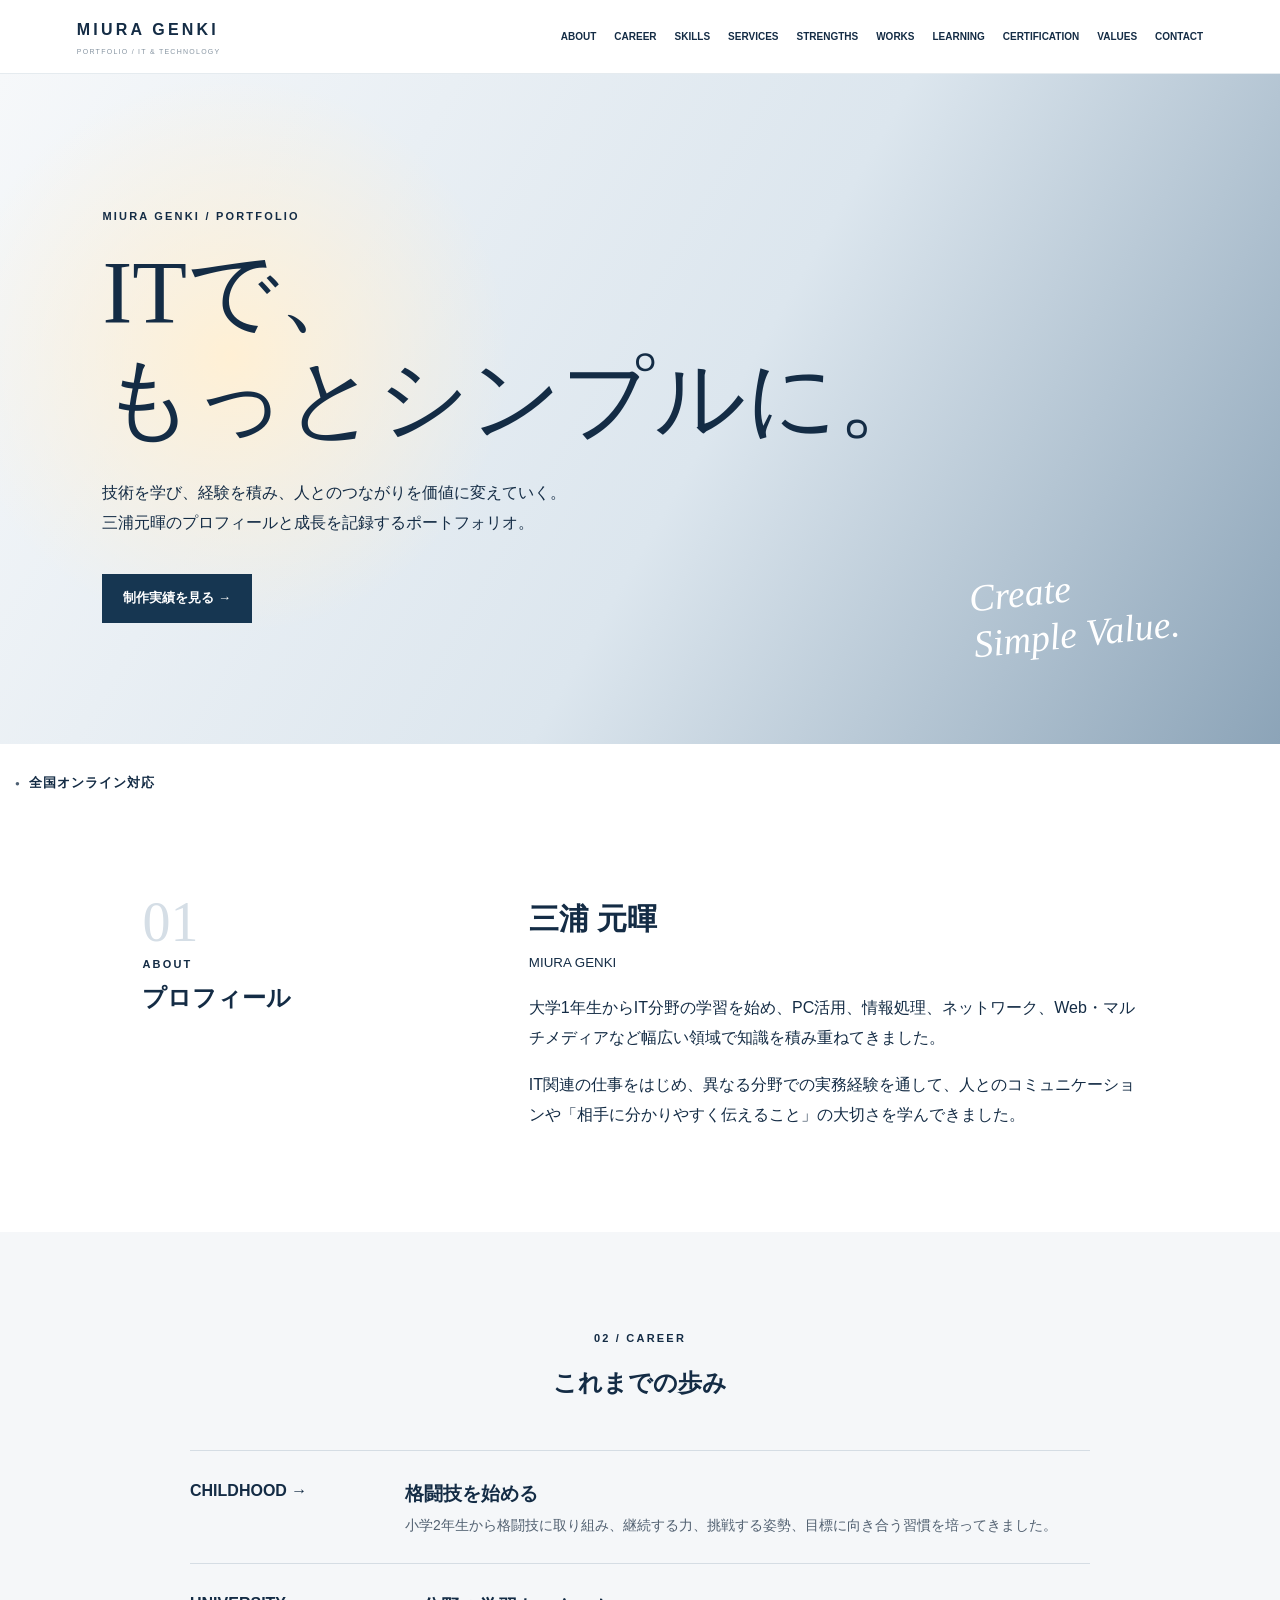
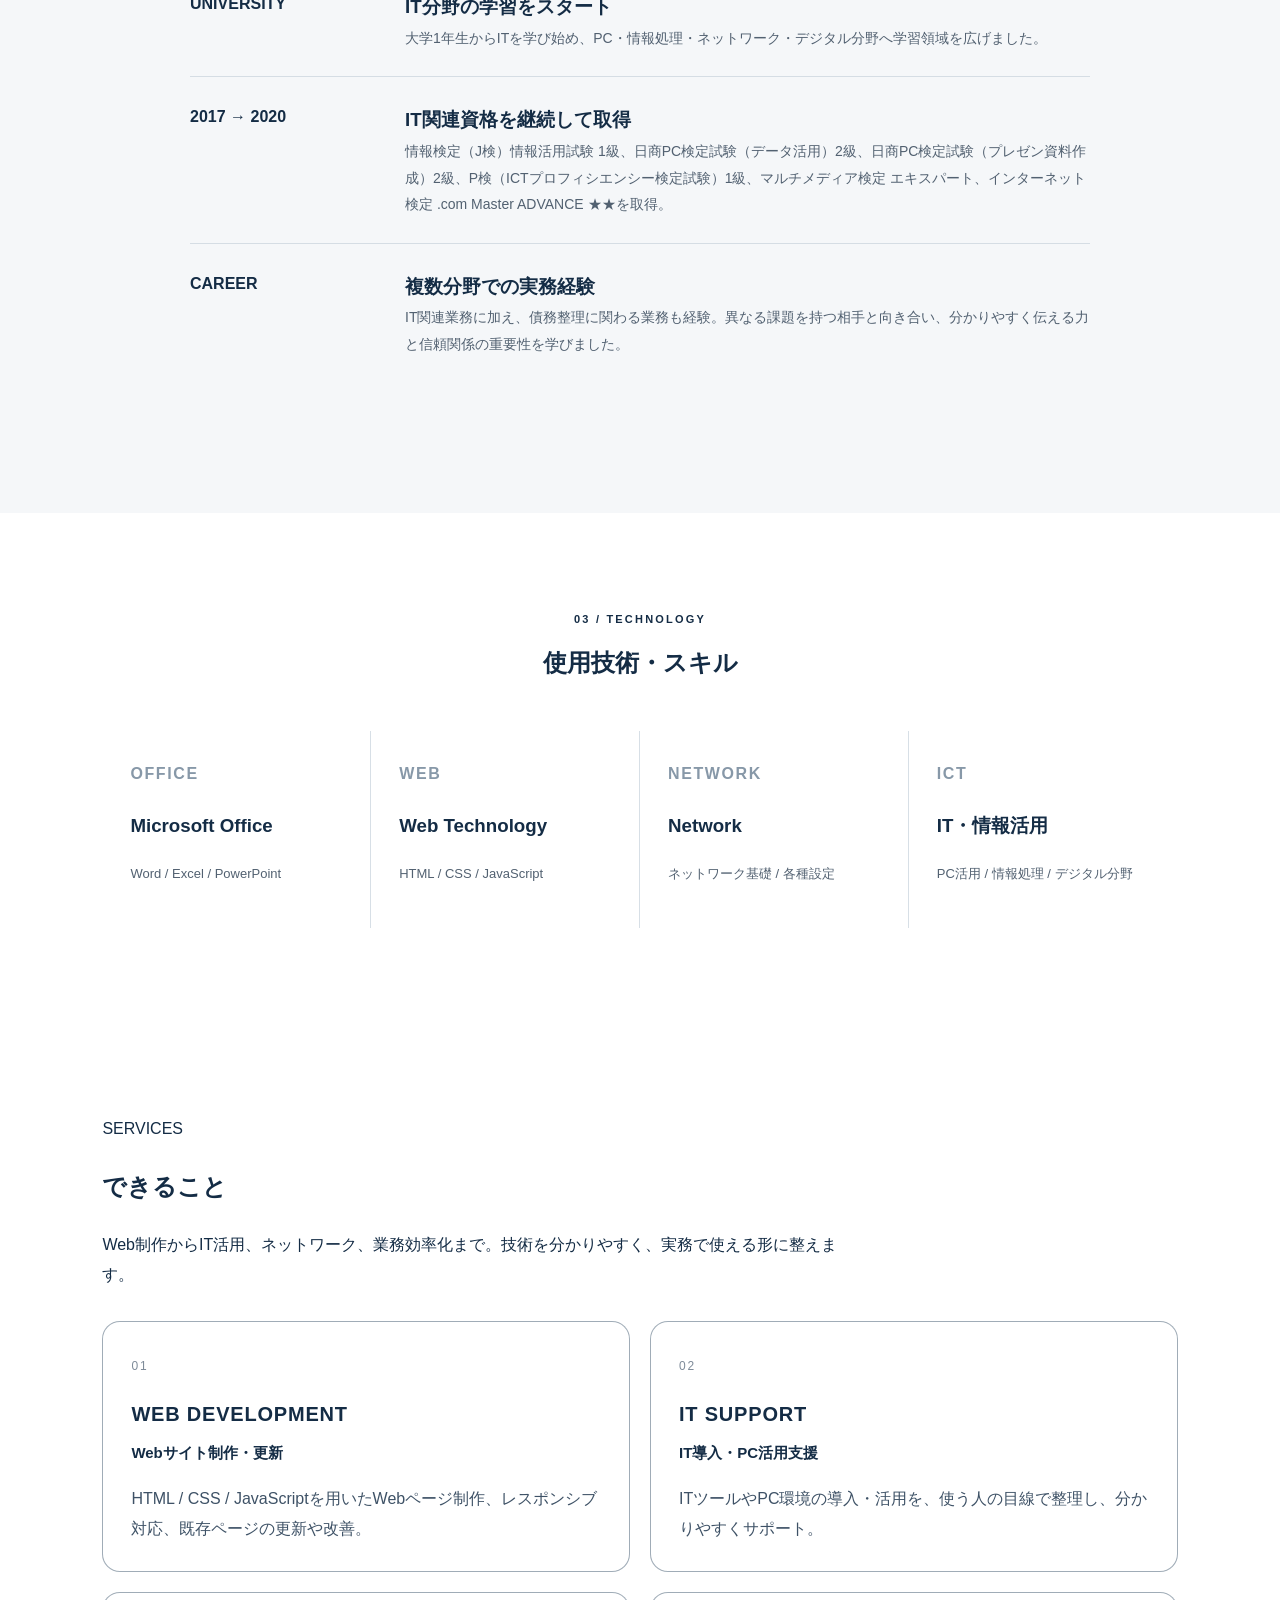
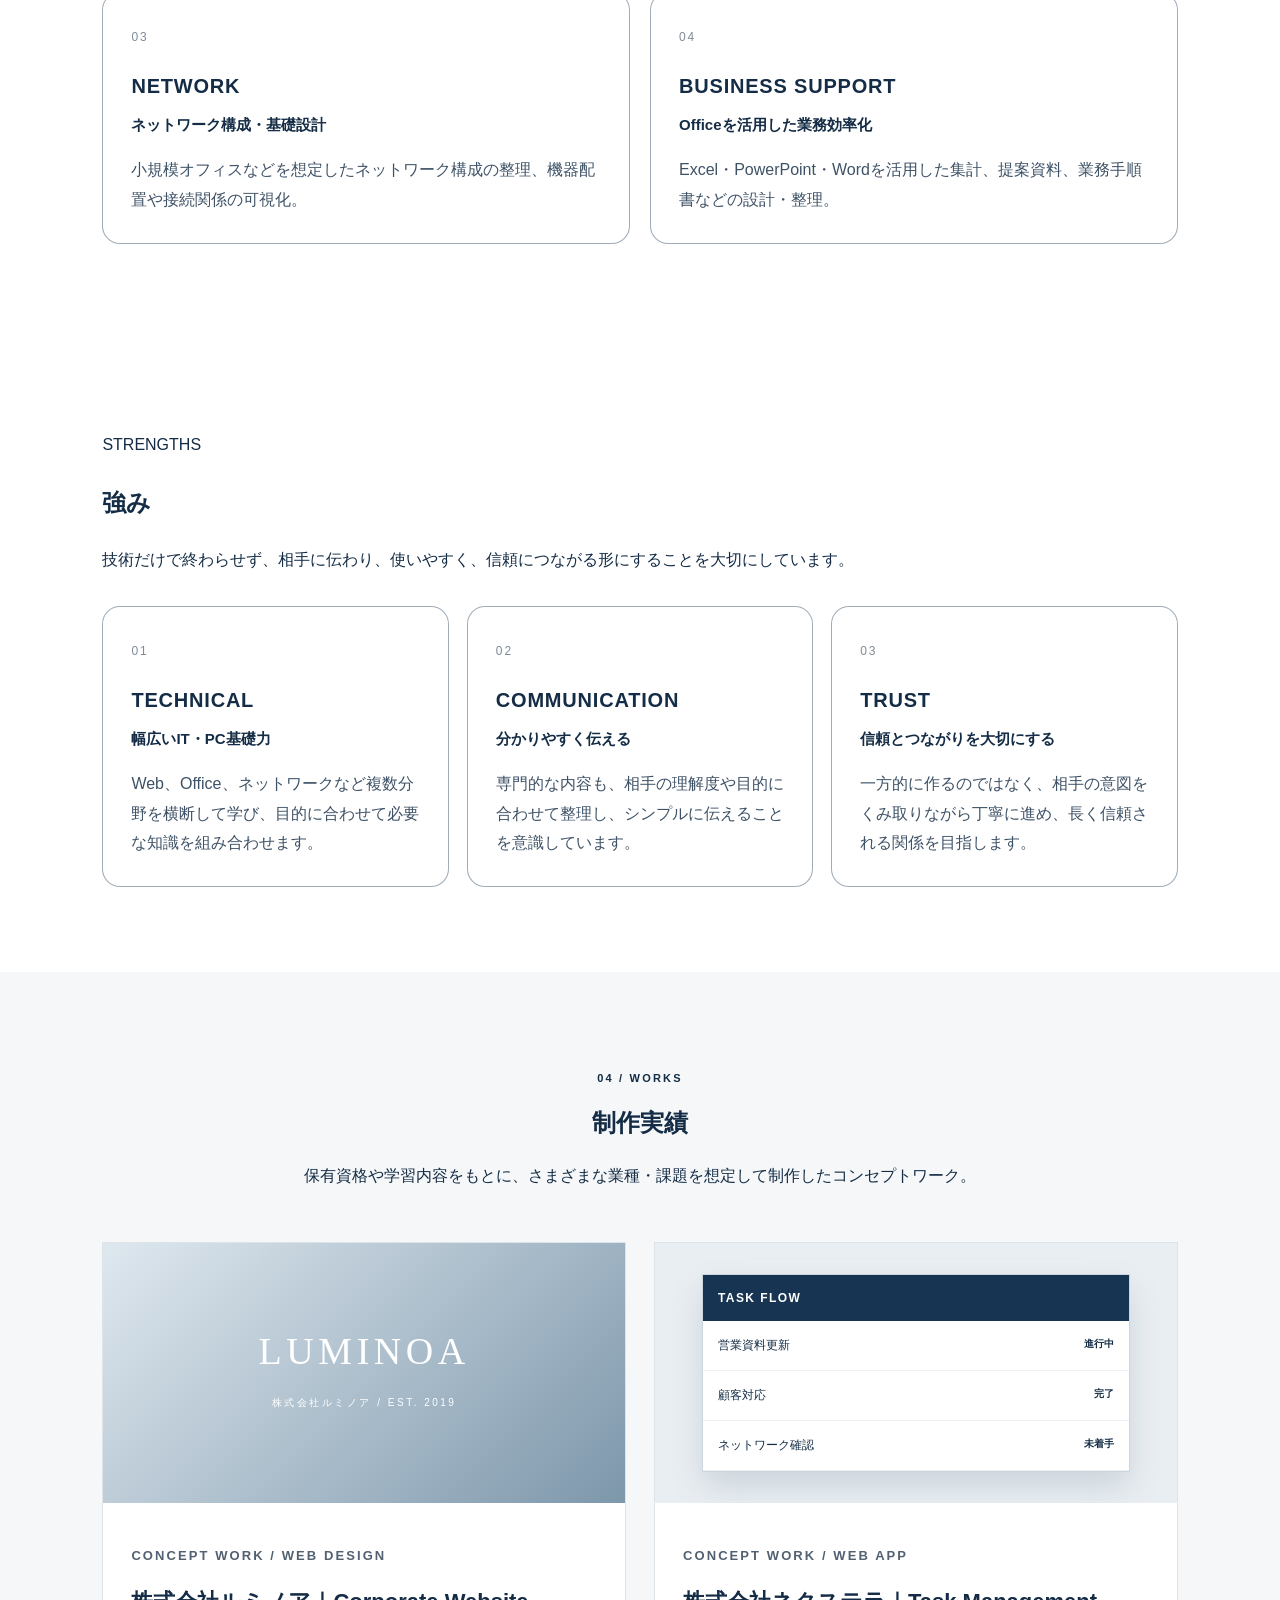
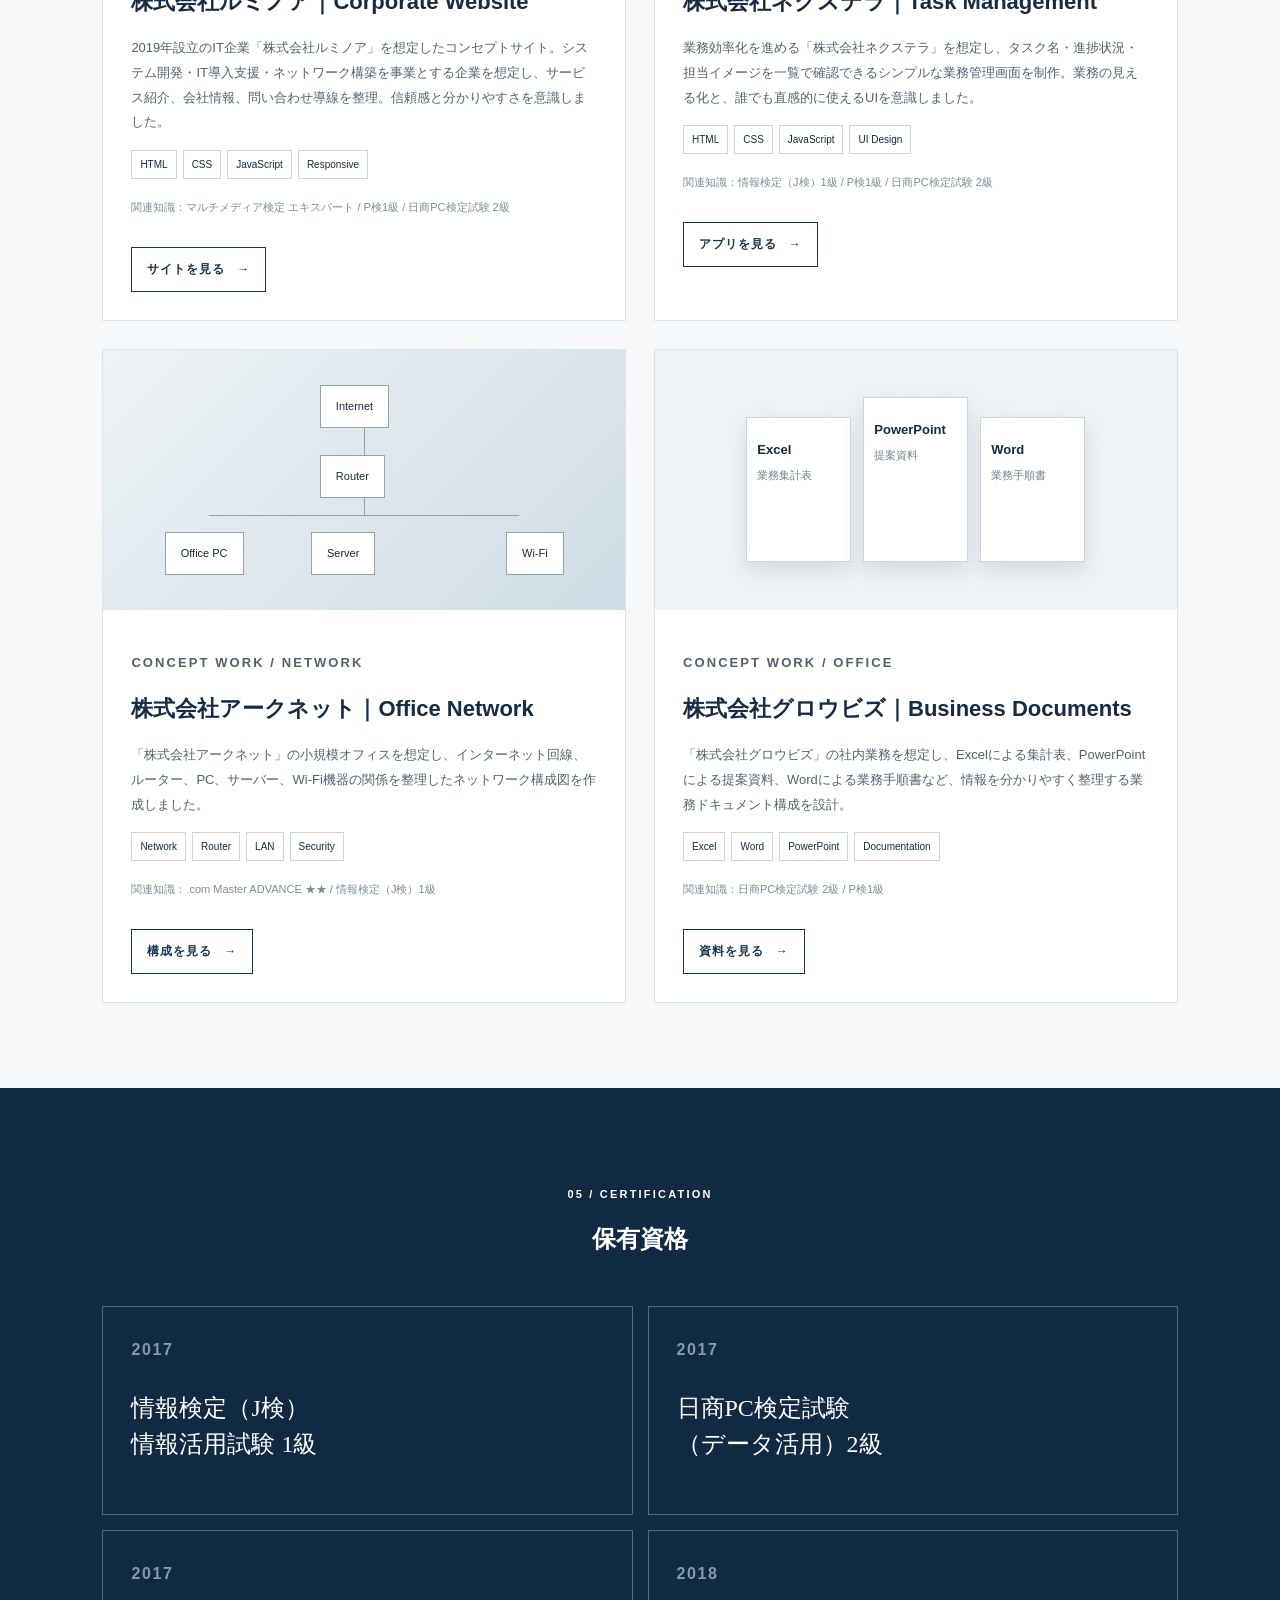
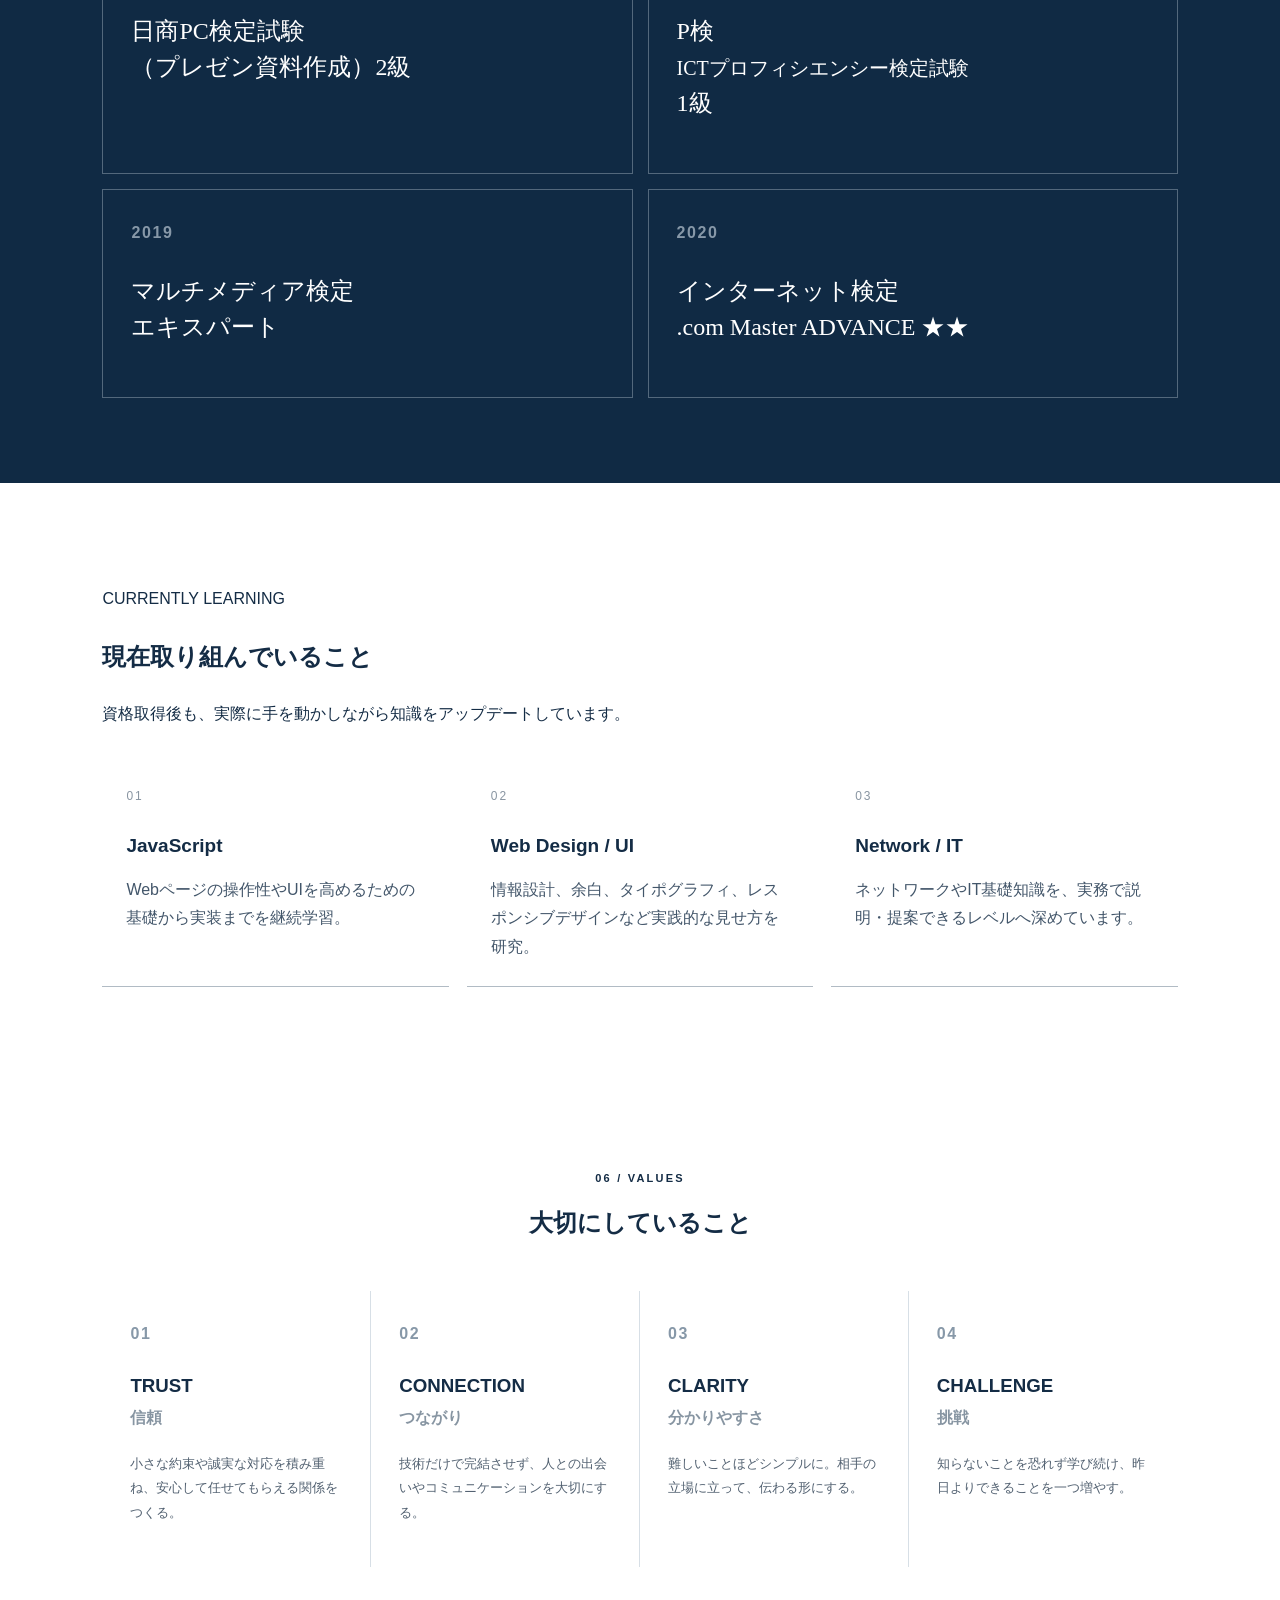
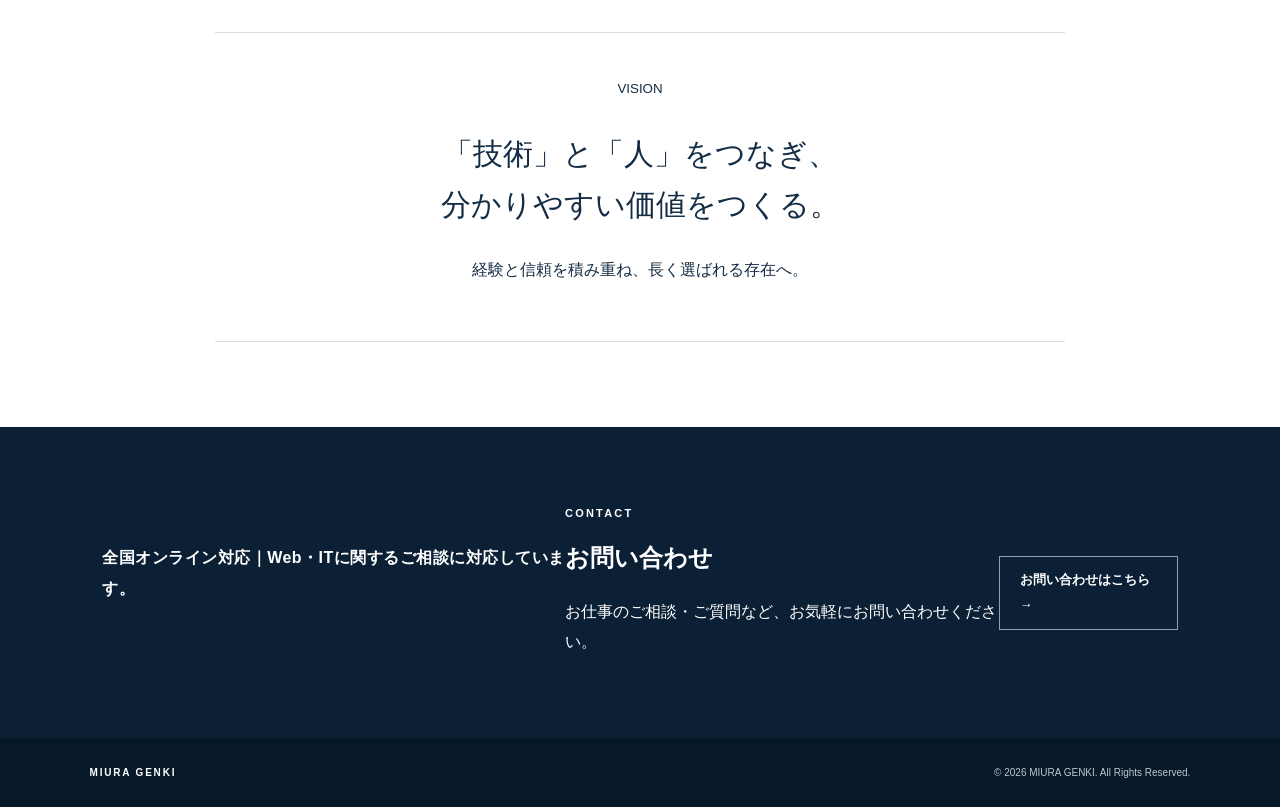
==== index.html @ e6f5f182 "Add files via upload" ====
<!doctype html>
<html lang="ja">
<head>
<meta charset="utf-8"><meta name="viewport" content="width=device-width,initial-scale=1">
<meta name="description" content="三浦元暉のプロフィール、経歴、スキル、資格、制作実績を紹介するポートフォリオサイト。">
<title>三浦元暉 | IT Portfolio</title>
<link rel="stylesheet" href="style.css">
<meta name="theme-color" content="#102b44">
<meta name="robots" content="index,follow">
<meta property="og:type" content="website">
<meta property="og:title" content="三浦元暉 | IT Portfolio">
<meta property="og:description" content="Web / JavaScript / Network / Business Support — ITの知識と制作事例をまとめたポートフォリオ。">
<meta property="og:image" content="ogp.svg">
<meta property="og:locale" content="ja_JP">
<meta name="twitter:card" content="summary_large_image">
<link rel="icon" href="favicon.svg" type="image/svg+xml">
</head>
<body>
<header>
<a class="brand" href="#top"><b>MIURA GENKI</b><small>PORTFOLIO / IT & TECHNOLOGY</small></a>
<button id="menu">☰</button>
<nav><a href="#about">ABOUT</a><a href="#career">CAREER</a><a href="#skills">SKILLS</a><a href="#services">SERVICES</a><a href="#strengths">STRENGTHS</a><a href="#works">WORKS</a><a href="#learning">LEARNING</a><a href="#cert">CERTIFICATION</a><a href="#values">VALUES</a><a href="#contact">CONTACT</a></nav>
</header>

<main id="top">
<section class="hero">
<div><p class="label">MIURA GENKI / PORTFOLIO</p><h1>ITで、<br>もっとシンプルに。</h1>
<p>技術を学び、経験を積み、人とのつながりを価値に変えていく。<br>三浦元暉のプロフィールと成長を記録するポートフォリオ。</p>
<a class="btn" href="#works">制作実績を見る →</a></div>
<i>Create<br>Simple Value.</i>
</section>

<p class="online-badge">全国オンライン対応</p>
<section id="about" class="section cols">
<div class="title"><span>01</span><p>ABOUT</p><h2>プロフィール</h2></div>
<div><h3 class="name">三浦 元暉</h3><small>MIURA GENKI</small>
<p>大学1年生からIT分野の学習を始め、PC活用、情報処理、ネットワーク、Web・マルチメディアなど幅広い領域で知識を積み重ねてきました。</p>
<p>IT関連の仕事をはじめ、異なる分野での実務経験を通して、人とのコミュニケーションや「相手に分かりやすく伝えること」の大切さを学んできました。</p></div>
</section>

<section id="career" class="section soft">
<div class="center"><p class="label">02 / CAREER</p><h2>これまでの歩み</h2></div>
<div class="timeline">
<article><b>CHILDHOOD →</b><div><h3>格闘技を始める</h3><p>小学2年生から格闘技に取り組み、継続する力、挑戦する姿勢、目標に向き合う習慣を培ってきました。</p></div></article>
<article><b>UNIVERSITY</b><div><h3>IT分野の学習をスタート</h3><p>大学1年生からITを学び始め、PC・情報処理・ネットワーク・デジタル分野へ学習領域を広げました。</p></div></article>
<article><b>2017 → 2020</b><div><h3>IT関連資格を継続して取得</h3><p>情報検定（J検）情報活用試験 1級、日商PC検定試験（データ活用）2級、日商PC検定試験（プレゼン資料作成）2級、P検（ICTプロフィシエンシー検定試験）1級、マルチメディア検定 エキスパート、インターネット検定 .com Master ADVANCE ★★を取得。</p></div></article>
<article><b>CAREER</b><div><h3>複数分野での実務経験</h3><p>IT関連業務に加え、債務整理に関わる業務も経験。異なる課題を持つ相手と向き合い、分かりやすく伝える力と信頼関係の重要性を学びました。</p></div></article>
</div>
</section>

<section id="skills" class="section">
<div class="center"><p class="label">03 / TECHNOLOGY</p><h2>使用技術・スキル</h2></div>
<div class="grid four">
<article><b>OFFICE</b><h3>Microsoft Office</h3><p>Word / Excel / PowerPoint</p></article>
<article><b>WEB</b><h3>Web Technology</h3><p>HTML / CSS / JavaScript</p></article>
<article><b>NETWORK</b><h3>Network</h3><p>ネットワーク基礎 / 各種設定</p></article>
<article><b>ICT</b><h3>IT・情報活用</h3><p>PC活用 / 情報処理 / デジタル分野</p></article>
</div>
</section>


<section id="services" class="section services-section">
  <div class="section-head">
    <p class="eyebrow">SERVICES</p>
    <h2>できること</h2>
    <p class="lead">Web制作からIT活用、ネットワーク、業務効率化まで。技術を分かりやすく、実務で使える形に整えます。</p>
  </div>

  <div class="service-grid">
    <article class="service-card">
      <span class="service-no">01</span>
      <h3>WEB DEVELOPMENT</h3>
      <p class="service-ja">Webサイト制作・更新</p>
      <p>HTML / CSS / JavaScriptを用いたWebページ制作、レスポンシブ対応、既存ページの更新や改善。</p>
    </article>

    <article class="service-card">
      <span class="service-no">02</span>
      <h3>IT SUPPORT</h3>
      <p class="service-ja">IT導入・PC活用支援</p>
      <p>ITツールやPC環境の導入・活用を、使う人の目線で整理し、分かりやすくサポート。</p>
    </article>

    <article class="service-card">
      <span class="service-no">03</span>
      <h3>NETWORK</h3>
      <p class="service-ja">ネットワーク構成・基礎設計</p>
      <p>小規模オフィスなどを想定したネットワーク構成の整理、機器配置や接続関係の可視化。</p>
    </article>

    <article class="service-card">
      <span class="service-no">04</span>
      <h3>BUSINESS SUPPORT</h3>
      <p class="service-ja">Officeを活用した業務効率化</p>
      <p>Excel・PowerPoint・Wordを活用した集計、提案資料、業務手順書などの設計・整理。</p>
    </article>
  </div>
</section>


<section id="strengths" class="section strengths-section">
  <div class="section-head">
    <p class="eyebrow">STRENGTHS</p>
    <h2>強み</h2>
    <p class="lead">技術だけで終わらせず、相手に伝わり、使いやすく、信頼につながる形にすることを大切にしています。</p>
  </div>

  <div class="strength-grid">
    <article class="strength-card">
      <span class="strength-no">01</span>
      <h3>TECHNICAL</h3>
      <p class="strength-ja">幅広いIT・PC基礎力</p>
      <p>Web、Office、ネットワークなど複数分野を横断して学び、目的に合わせて必要な知識を組み合わせます。</p>
    </article>

    <article class="strength-card">
      <span class="strength-no">02</span>
      <h3>COMMUNICATION</h3>
      <p class="strength-ja">分かりやすく伝える</p>
      <p>専門的な内容も、相手の理解度や目的に合わせて整理し、シンプルに伝えることを意識しています。</p>
    </article>

    <article class="strength-card">
      <span class="strength-no">03</span>
      <h3>TRUST</h3>
      <p class="strength-ja">信頼とつながりを大切にする</p>
      <p>一方的に作るのではなく、相手の意図をくみ取りながら丁寧に進め、長く信頼される関係を目指します。</p>
    </article>
  </div>
</section>

<section id="works" class="section soft">
<div class="center"><p class="label">04 / WORKS</p><h2>制作実績</h2><p>保有資格や学習内容をもとに、さまざまな業種・課題を想定して制作したコンセプトワーク。</p></div>

<div class="works-grid">

<article class="work-card">
<div class="work-thumb company">
<div class="fake-brand">LUMINOA<br><span>株式会社ルミノア / EST. 2019</span></div>
</div>
<div class="work-body">
<p class="tag">CONCEPT WORK / WEB DESIGN</p>
<h3>株式会社ルミノア｜Corporate Website</h3>
<p>2019年設立のIT企業「株式会社ルミノア」を想定したコンセプトサイト。システム開発・IT導入支援・ネットワーク構築を事業とする企業を想定し、サービス紹介、会社情報、問い合わせ導線を整理。信頼感と分かりやすさを意識しました。</p>
<div class="pills"><span>HTML</span><span>CSS</span><span>JavaScript</span><span>Responsive</span></div>
<p class="related">関連知識：マルチメディア検定 エキスパート / P検1級 / 日商PC検定試験 2級</p>
<a class="work-link" href="luminoa.html">サイトを見る <span>→</span></a>
</div>
</article>

<article class="work-card">
<div class="work-thumb app">
<div class="app-window"><div class="app-head">TASK FLOW</div><div class="app-row"><span>営業資料更新</span><b>進行中</b></div><div class="app-row"><span>顧客対応</span><b>完了</b></div><div class="app-row"><span>ネットワーク確認</span><b>未着手</b></div></div>
</div>
<div class="work-body">
<p class="tag">CONCEPT WORK / WEB APP</p>
<h3>株式会社ネクステラ｜Task Management</h3>
<p>業務効率化を進める「株式会社ネクステラ」を想定し、タスク名・進捗状況・担当イメージを一覧で確認できるシンプルな業務管理画面を制作。業務の見える化と、誰でも直感的に使えるUIを意識しました。</p>
<div class="pills"><span>HTML</span><span>CSS</span><span>JavaScript</span><span>UI Design</span></div>
<p class="related">関連知識：情報検定（J検）1級 / P検1級 / 日商PC検定試験 2級</p>
<a class="work-link" href="nextera.html">アプリを見る <span>→</span></a>
</div>
</article>

<article class="work-card">
<div class="work-thumb network">
<div class="diagram">
<div class="node internet">Internet</div>
<div class="line v1"></div>
<div class="node router">Router</div>
<div class="line h1"></div>
<div class="node pc1">Office PC</div>
<div class="node pc2">Server</div>
<div class="node pc3">Wi-Fi</div>
</div>
</div>
<div class="work-body">
<p class="tag">CONCEPT WORK / NETWORK</p>
<h3>株式会社アークネット｜Office Network</h3>
<p>「株式会社アークネット」の小規模オフィスを想定し、インターネット回線、ルーター、PC、サーバー、Wi-Fi機器の関係を整理したネットワーク構成図を作成しました。</p>
<div class="pills"><span>Network</span><span>Router</span><span>LAN</span><span>Security</span></div>
<p class="related">関連知識：.com Master ADVANCE ★★ / 情報検定（J検）1級</p>
<a class="work-link" href="arcnet.html">構成を見る <span>→</span></a>
</div>
</article>

<article class="work-card">
<div class="work-thumb docs">
<div class="doc-stack"><div class="sheet">Excel<br><small>業務集計表</small></div><div class="sheet">PowerPoint<br><small>提案資料</small></div><div class="sheet">Word<br><small>業務手順書</small></div></div>
</div>
<div class="work-body">
<p class="tag">CONCEPT WORK / OFFICE</p>
<h3>株式会社グロウビズ｜Business Documents</h3>
<p>「株式会社グロウビズ」の社内業務を想定し、Excelによる集計表、PowerPointによる提案資料、Wordによる業務手順書など、情報を分かりやすく整理する業務ドキュメント構成を設計。</p>
<div class="pills"><span>Excel</span><span>Word</span><span>PowerPoint</span><span>Documentation</span></div>
<p class="related">関連知識：日商PC検定試験 2級 / P検1級</p>
<a class="work-link" href="growbiz.html">資料を見る <span>→</span></a>
</div>
</article>

</div>

</section>

<section id="cert" class="section dark">
<div class="center"><p class="label">05 / CERTIFICATION</p><h2>保有資格</h2></div>
<div class="grid cert">
<article><b>2017</b><h3>情報検定（J検）<br>情報活用試験 1級</h3></article>
<article><b>2017</b><h3>日商PC検定試験<br>（データ活用）2級</h3></article><article><b>2017</b><h3>日商PC検定試験<br>（プレゼン資料作成）2級</h3></article>
<article><b>2018</b><h3>P検<br><small>ICTプロフィシエンシー検定試験</small><br>1級</h3></article>
<article><b>2019</b><h3>マルチメディア検定<br>エキスパート</h3></article>
<article><b>2020</b><h3>インターネット検定<br>.com Master ADVANCE ★★</h3></article>
</div>

</section>


<section id="learning" class="section learning-section">
  <div class="section-head">
    <p class="eyebrow">CURRENTLY LEARNING</p>
    <h2>現在取り組んでいること</h2>
    <p class="lead">資格取得後も、実際に手を動かしながら知識をアップデートしています。</p>
  </div>

  <div class="learning-grid">
    <article class="learning-card">
      <span>01</span>
      <h3>JavaScript</h3>
      <p>Webページの操作性やUIを高めるための基礎から実装までを継続学習。</p>
    </article>
    <article class="learning-card">
      <span>02</span>
      <h3>Web Design / UI</h3>
      <p>情報設計、余白、タイポグラフィ、レスポンシブデザインなど実践的な見せ方を研究。</p>
    </article>
    <article class="learning-card">
      <span>03</span>
      <h3>Network / IT</h3>
      <p>ネットワークやIT基礎知識を、実務で説明・提案できるレベルへ深めています。</p>
    </article>
  </div>
</section>

<section id="values" class="section">
<div class="center"><p class="label">06 / VALUES</p><h2>大切にしていること</h2></div>
<div class="grid four values">
<article><b>01</b><h3>TRUST <small>信頼</small></h3><p>小さな約束や誠実な対応を積み重ね、安心して任せてもらえる関係をつくる。</p></article>
<article><b>02</b><h3>CONNECTION <small>つながり</small></h3><p>技術だけで完結させず、人との出会いやコミュニケーションを大切にする。</p></article>
<article><b>03</b><h3>CLARITY <small>分かりやすさ</small></h3><p>難しいことほどシンプルに。相手の立場に立って、伝わる形にする。</p></article>
<article><b>04</b><h3>CHALLENGE <small>挑戦</small></h3><p>知らないことを恐れず学び続け、昨日よりできることを一つ増やす。</p></article>
</div>
<div class="vision"><small>VISION</small><h2>「技術」と「人」をつなぎ、<br>分かりやすい価値をつくる。</h2><p>経験と信頼を積み重ね、長く選ばれる存在へ。</p></div>
</section>

<section id="contact" class="contact">
<p class="contact-online">全国オンライン対応｜Web・ITに関するご相談に対応しています。</p>
<div><p class="label">CONTACT</p><h2>お問い合わせ</h2><p>お仕事のご相談・ご質問など、お気軽にお問い合わせください。</p></div>
<a class="btn outline" href="mailto:gennnana8924@icloud.com">お問い合わせはこちら →</a>
</section>
</main>

<footer><b>MIURA GENKI</b><span>© 2026 MIURA GENKI. All Rights Reserved.</span></footer>
<script src="script.js"></script>
</body></html>
---- style.css ----
*{box-sizing:border-box}html{scroll-behavior:smooth}body{margin:0;color:#142c45;font-family:-apple-system,BlinkMacSystemFont,"Segoe UI","Noto Sans JP",sans-serif;line-height:1.9}a{text-decoration:none;color:inherit}header{height:74px;padding:0 6vw;display:flex;align-items:center;justify-content:space-between;position:sticky;top:0;background:#fffffff2;backdrop-filter:blur(10px);z-index:5;border-bottom:1px solid #e5ebef}.brand{display:flex;flex-direction:column}.brand b{letter-spacing:.2em}.brand small{font-size:7px;letter-spacing:.18em;color:#8795a2}nav{display:flex;gap:18px;font-size:10px;font-weight:800}#menu{display:none;border:0;background:none;font-size:22px}.hero{min-height:670px;padding:90px 8vw;display:flex;align-items:center;position:relative;background:radial-gradient(circle at 18% 42%,#fff0d5,transparent 25%),linear-gradient(120deg,#f6f8fa,#dce6ee 55%,#8ca4b8)}.hero h1{font:500 clamp(52px,7vw,94px)/1.2 Georgia,"Yu Mincho",serif;margin:10px 0 25px}.hero i{position:absolute;right:8vw;bottom:13%;font:italic 38px/1.2 Georgia;color:white;transform:rotate(-6deg)}.label{font-size:11px;font-weight:800;letter-spacing:.2em}.btn{display:inline-block;margin-top:20px;background:#163651;color:white;border:1px solid #163651;padding:11px 20px;font-size:13px;font-weight:700}.section{padding:85px 8vw}.soft{background:#f5f7f9}.cols{display:grid;grid-template-columns:.7fr 1.5fr;gap:8vw;max-width:1200px;margin:auto}.title span{font:56px Georgia;color:#d5dee6}.title p{font-size:11px;font-weight:800;letter-spacing:.2em;margin:0}.title h2{margin:0}.name{font-size:30px;margin:0}.center{text-align:center}.center h2{margin:0}.timeline{max-width:900px;margin:45px auto}.timeline article{display:grid;grid-template-columns:180px 1fr;gap:35px;padding:25px 0;border-top:1px solid #d5dde4}.timeline h3,.timeline p{margin:0}.timeline p{font-size:14px;color:#526171}.grid{display:grid;max-width:1100px;margin:45px auto 0}.four{grid-template-columns:repeat(4,1fr)}.grid article{padding:28px;border-right:1px solid #d7dfe6}.grid article:last-child{border:0}.grid article>b{color:#8798a8;letter-spacing:.1em}.grid p{font-size:13px;color:#526171}.works-grid{display:grid;grid-template-columns:repeat(2,minmax(0,1fr));gap:28px;max-width:1100px;margin:50px auto 0}.work-card{background:white;border:1px solid #dce3e9}.work-thumb{height:260px;display:grid;place-items:center;overflow:hidden}.company{background:linear-gradient(135deg,#dfe8ef,#7d97ab)}.fake-brand{font:38px/1.1 Georgia;color:white;letter-spacing:.12em;text-align:center}.fake-brand span{font:10px sans-serif;letter-spacing:.25em}.app{background:#e9eef2}.app-window{width:82%;background:white;border:1px solid #ccd6de;box-shadow:0 15px 30px #cdd5dc}.app-head{padding:12px 15px;background:#173552;color:white;font-size:12px;font-weight:800;letter-spacing:.12em}.app-row{display:flex;justify-content:space-between;padding:13px 15px;border-bottom:1px solid #edf1f4;font-size:12px}.app-row b{font-size:10px}.network{background:linear-gradient(135deg,#edf2f5,#cfdce5)}.diagram{position:relative;width:85%;height:190px}.node{position:absolute;background:white;border:1px solid #8fa3b4;padding:10px 15px;font-size:11px;text-align:center}.internet{top:0;left:40%}.router{top:70px;left:40%}.pc1{bottom:0;left:5%}.pc2{bottom:0;left:38%}.pc3{bottom:0;right:5%}.diagram:before{content:"";position:absolute;left:50%;top:40px;width:1px;height:90px;background:#91a4b4}.diagram:after{content:"";position:absolute;left:15%;right:15%;top:130px;height:1px;background:#91a4b4}.docs{background:#eef2f5}.doc-stack{display:flex;gap:12px;align-items:flex-end}.sheet{width:105px;height:145px;background:white;border:1px solid #cbd5dd;padding:20px 10px;font-weight:700;font-size:13px;box-shadow:0 8px 20px #d2d9df}.sheet:nth-child(2){height:165px}.sheet small{font-weight:400;color:#73818e}.work-body{padding:28px}.tag{font-size:10px;letter-spacing:.16em;font-weight:800;color:#738595}.work-body h3{font-size:22px;margin:6px 0 10px}.work-body p{font-size:13px;color:#526171}.pills{display:flex;flex-wrap:wrap;gap:6px;margin-top:15px}.pills span{border:1px solid #ccd5dd;padding:4px 8px;font-size:10px}.related{margin-top:18px!important;color:#7d8c99!important;font-size:11px!important}.future{text-align:center;color:#788795;font-size:12px;margin-top:40px}.dark{background:#102a44;color:white}.cert{grid-template-columns:repeat(2,1fr);gap:15px}.cert article{border:1px solid #53687c}.cert h3{font:24px/1.5 Georgia,"Yu Mincho",serif}.note{text-align:center;color:#a9b7c3;font-size:11px}.values small{display:block;color:#8795a2}.vision{text-align:center;max-width:850px;margin:65px auto 0;padding:40px;border-top:1px solid #d5dde4;border-bottom:1px solid #d5dde4}.vision h2{font:30px/1.7 Georgia,"Yu Mincho",serif}.contact{background:#0b2035;color:white;padding:65px 8vw;display:flex;align-items:center;justify-content:space-between}.outline{background:transparent;border-color:#8fa0b0}.contact h2{margin:0}footer{background:#071829;color:#bdc7d0;padding:25px 7vw;display:flex;justify-content:space-between;font-size:10px}footer b{color:white;letter-spacing:.18em}@media(max-width:900px){#menu{display:block}nav{display:none;position:absolute;top:74px;left:0;right:0;background:white;padding:20px 7vw;flex-direction:column}nav.open{display:flex}.cols{grid-template-columns:1fr}.four{grid-template-columns:1fr 1fr}.works-grid{grid-template-columns:1fr}.hero i{font-size:27px}.contact{flex-direction:column;align-items:flex-start}}@media(max-width:560px){.section{padding:60px 6vw}.hero{padding:80px 6vw}.hero h1{font-size:48px}.timeline article{grid-template-columns:1fr;gap:5px}.four,.cert{grid-template-columns:1fr}.grid article{border-right:0;border-bottom:1px solid #d7dfe6}.work-thumb{height:220px}.sheet{width:82px;height:125px}.sheet:nth-child(2){height:145px}.vision{padding:30px 5px}.vision h2{font-size:24px}footer{flex-direction:column;gap:8px}}

/* Certification cards: keep the border on every card, including the last one. */
.cert article,
.cert article:last-child {
  border: 1px solid #53687c;
}


/* ===== v12: Services ===== */
.services-section .lead,
.learning-section .lead {
  max-width: 760px;
}

.service-grid {
  display: grid;
  grid-template-columns: repeat(2, minmax(0, 1fr));
  gap: 20px;
  margin-top: 30px;
}

.service-card {
  position: relative;
  padding: 28px;
  border: 1px solid rgba(83, 104, 124, .55);
  border-radius: 18px;
  background: rgba(255,255,255,.02);
  transition: transform .25s ease, border-color .25s ease, background .25s ease;
}

.service-card:hover {
  transform: translateY(-4px);
  border-color: rgba(255,255,255,.55);
  background: rgba(255,255,255,.04);
}

.service-no {
  display: inline-block;
  margin-bottom: 18px;
  font-size: 12px;
  letter-spacing: .16em;
  opacity: .55;
}

.service-card h3 {
  margin: 0 0 6px;
  font-size: 20px;
  letter-spacing: .04em;
}

.service-ja {
  margin: 0 0 14px;
  font-weight: 700;
  font-size: 15px;
}

.service-card p:last-child {
  margin-bottom: 0;
  line-height: 1.85;
  opacity: .82;
}

/* ===== v12: Currently Learning ===== */
.learning-grid {
  display: grid;
  grid-template-columns: repeat(3, minmax(0, 1fr));
  gap: 18px;
  margin-top: 30px;
}

.learning-card {
  padding: 24px;
  border-top: 1px solid rgba(255,255,255,.55);
  border-bottom: 1px solid rgba(83, 104, 124, .45);
}

.learning-card > span {
  display: block;
  margin-bottom: 20px;
  font-size: 12px;
  letter-spacing: .16em;
  opacity: .5;
}

.learning-card h3 {
  margin: 0 0 12px;
  font-size: 19px;
}

.learning-card p {
  margin: 0;
  line-height: 1.8;
  opacity: .8;
}

@media (max-width: 820px) {
  .service-grid,
  .learning-grid {
    grid-template-columns: 1fr;
  }
}

/* v13: SERVICES card border normalization */
.service-grid .service-card,
.service-grid .service-card:nth-child(2),
.service-grid .service-card:last-child {
  border: 1px solid rgba(83, 104, 124, .55) !important;
  border-radius: 18px;
}


/* ===== v14: Online availability ===== */
.online-badge {
  display: inline-flex;
  align-items: center;
  gap: 8px;
  margin: 18px 0 0;
  padding: 8px 14px;
  border: 1px solid rgba(255,255,255,.28);
  border-radius: 999px;
  font-size: 13px;
  font-weight: 700;
  letter-spacing: .08em;
  background: rgba(255,255,255,.04);
}

.online-badge::before {
  content: "●";
  font-size: 8px;
  opacity: .75;
}

.contact-online {
  margin: 0 0 18px;
  font-weight: 700;
  letter-spacing: .03em;
}

/* ===== v14: Strengths ===== */
.strength-grid {
  display: grid;
  grid-template-columns: repeat(3, minmax(0, 1fr));
  gap: 18px;
  margin-top: 30px;
}

.strength-card {
  position: relative;
  padding: 28px;
  border: 1px solid rgba(83, 104, 124, .55) !important;
  border-radius: 18px;
  background: rgba(255,255,255,.02);
  transition: transform .25s ease, border-color .25s ease, background .25s ease;
}

.strength-card:hover {
  transform: translateY(-4px);
  border-color: rgba(255,255,255,.55) !important;
  background: rgba(255,255,255,.04);
}

.strength-no {
  display: inline-block;
  margin-bottom: 18px;
  font-size: 12px;
  letter-spacing: .16em;
  opacity: .55;
}

.strength-card h3 {
  margin: 0 0 6px;
  font-size: 20px;
  letter-spacing: .04em;
}

.strength-ja {
  margin: 0 0 14px;
  font-weight: 700;
  font-size: 15px;
}

.strength-card p:last-child {
  margin-bottom: 0;
  line-height: 1.85;
  opacity: .82;
}

@media (max-width: 820px) {
  .strength-grid {
    grid-template-columns: 1fr;
  }
}

/* ===== v16: WORKS detail link ===== */
.work-link{
  display:inline-flex;
  align-items:center;
  gap:12px;
  margin-top:18px;
  padding:10px 15px;
  border:1px solid #163651;
  color:#163651;
  font-size:12px;
  font-weight:800;
  letter-spacing:.08em;
  transition:.25s ease;
}
.work-link:hover{
  background:#163651;
  color:#fff;
}
.work-link span{transition:transform .25s ease}
.work-link:hover span{transform:translateX(4px)}
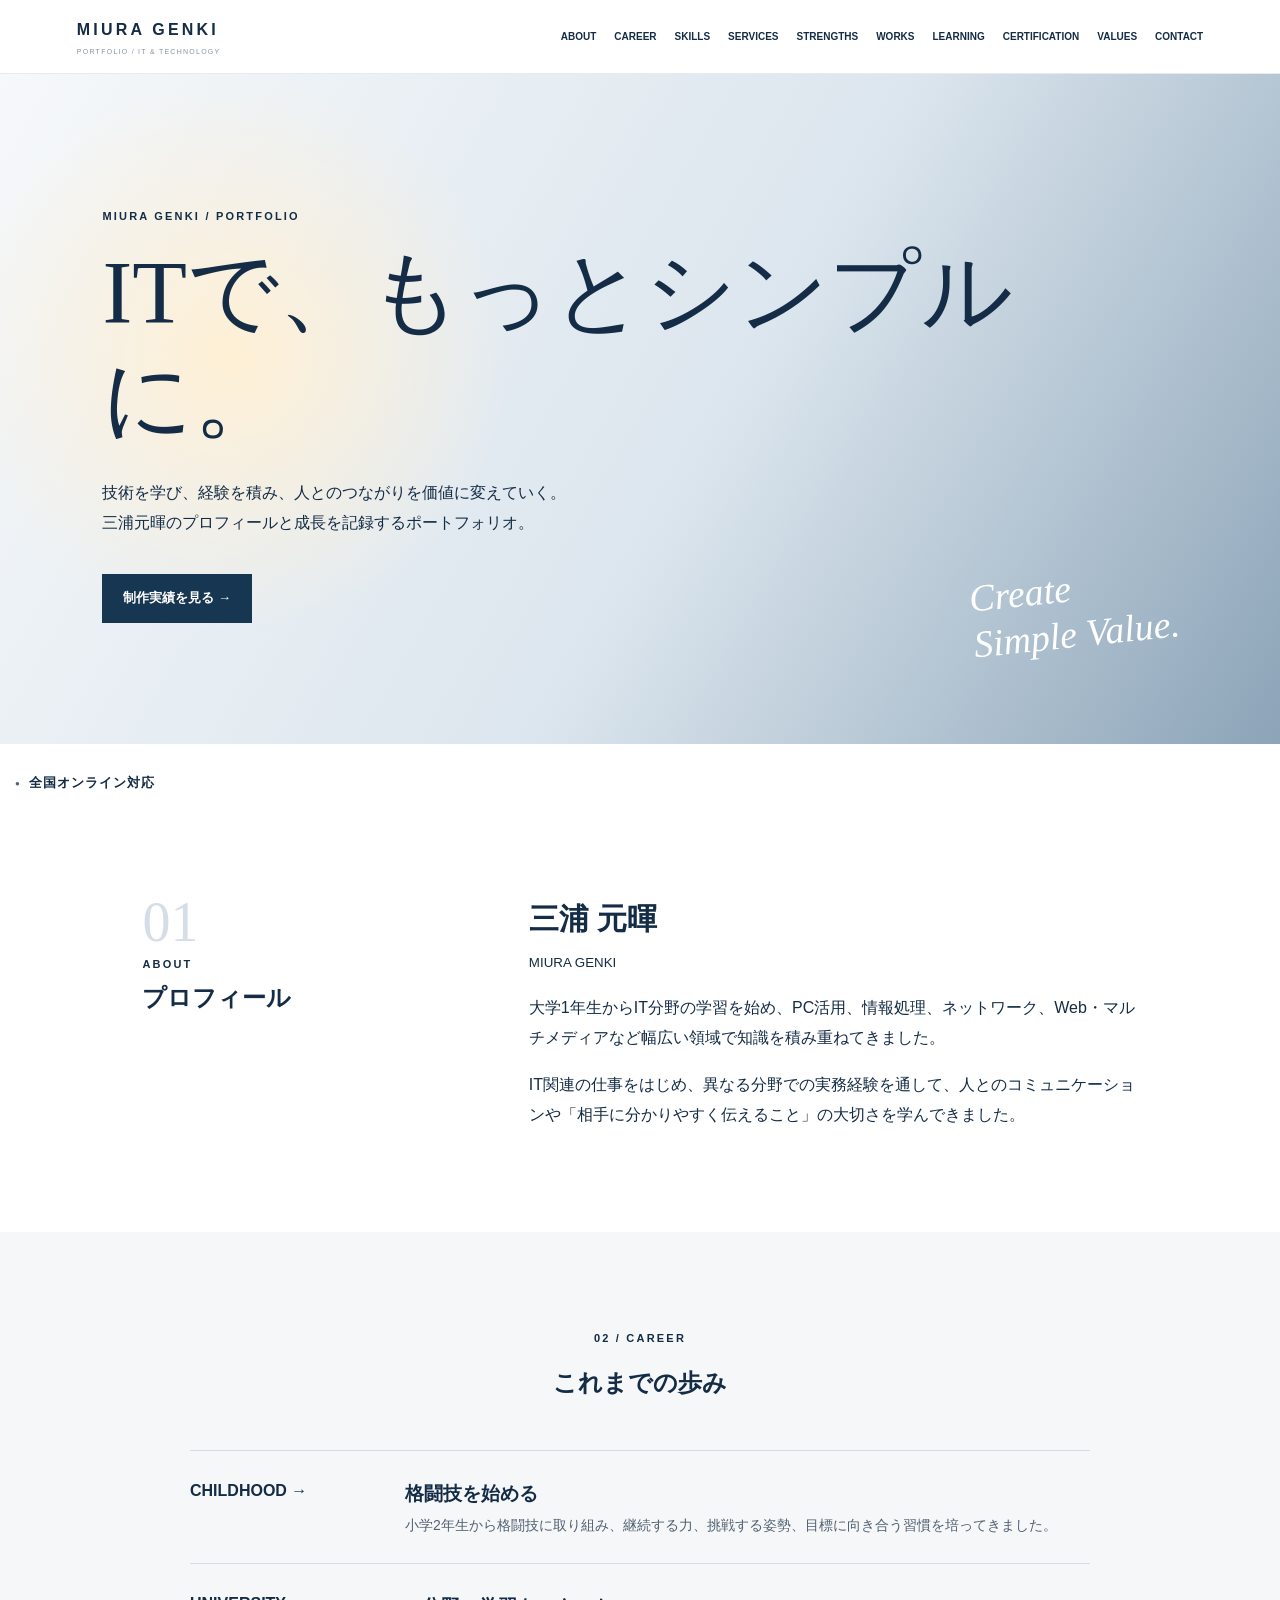
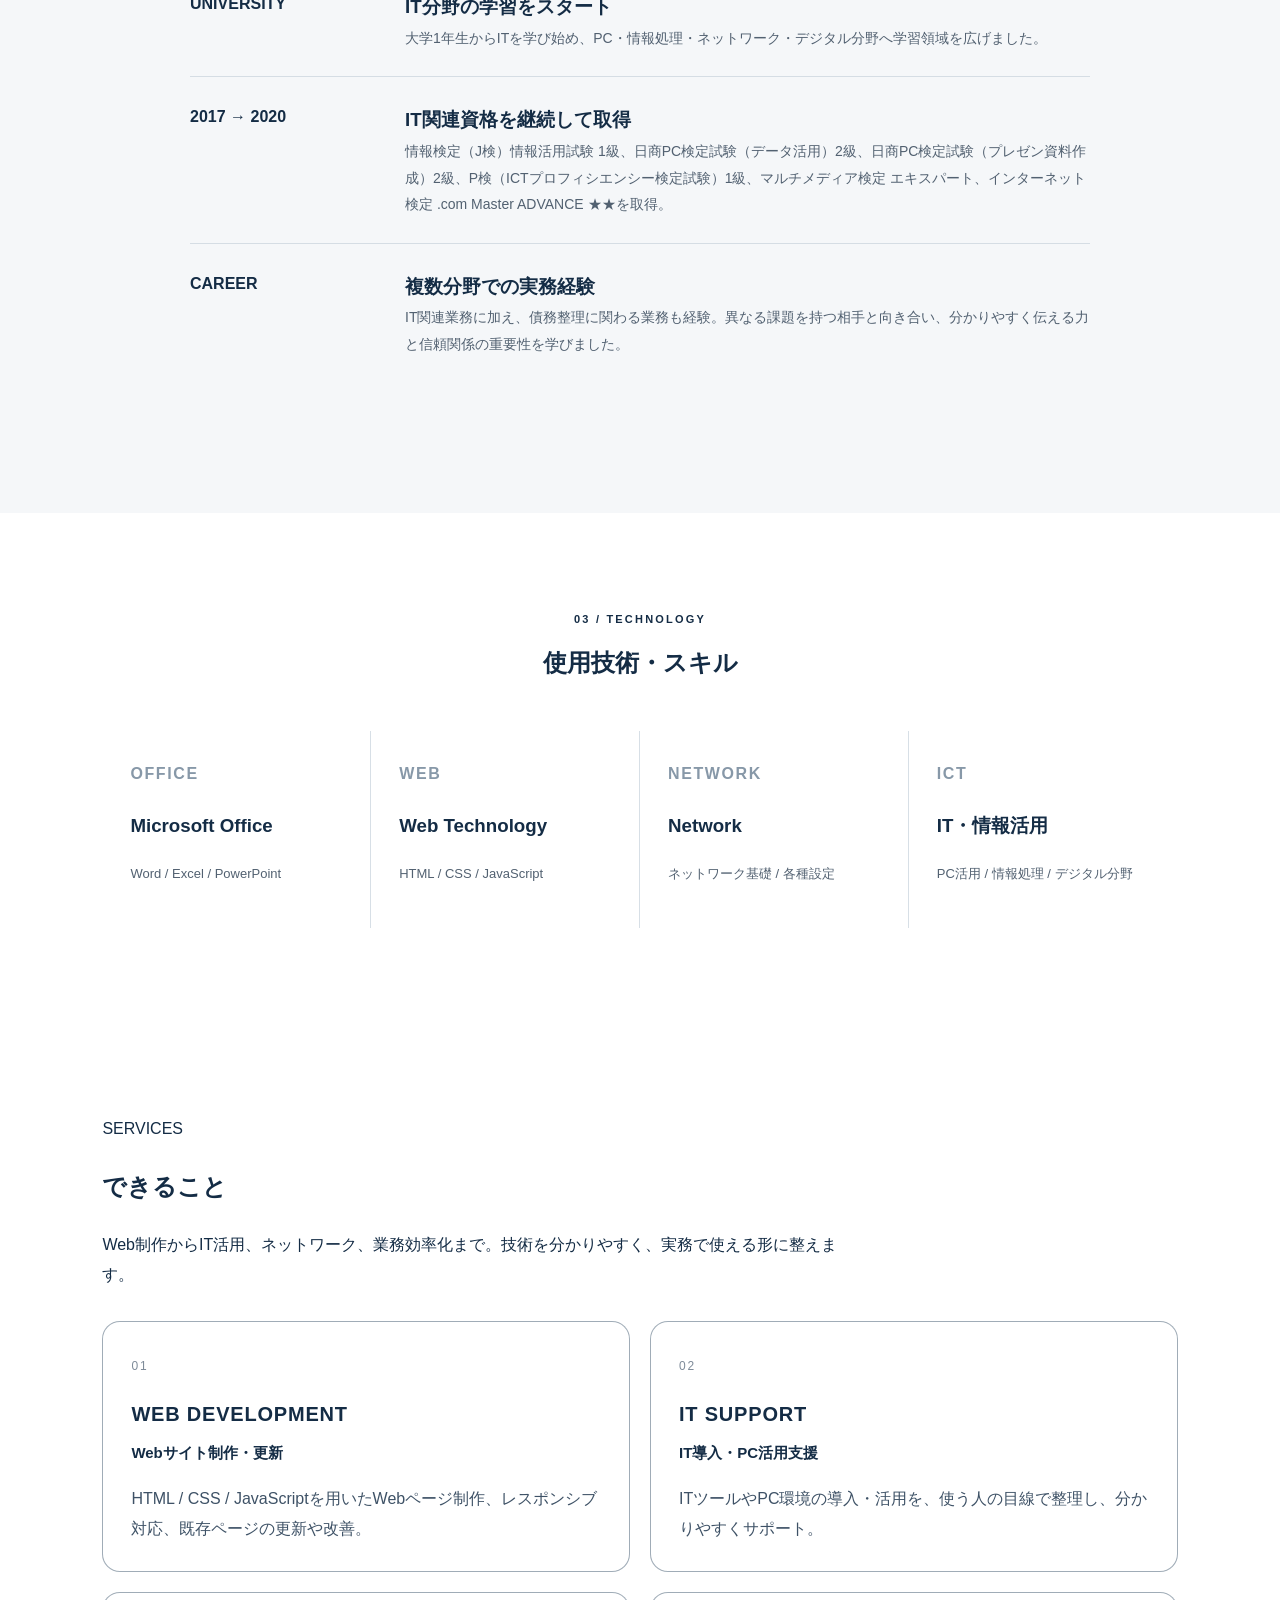
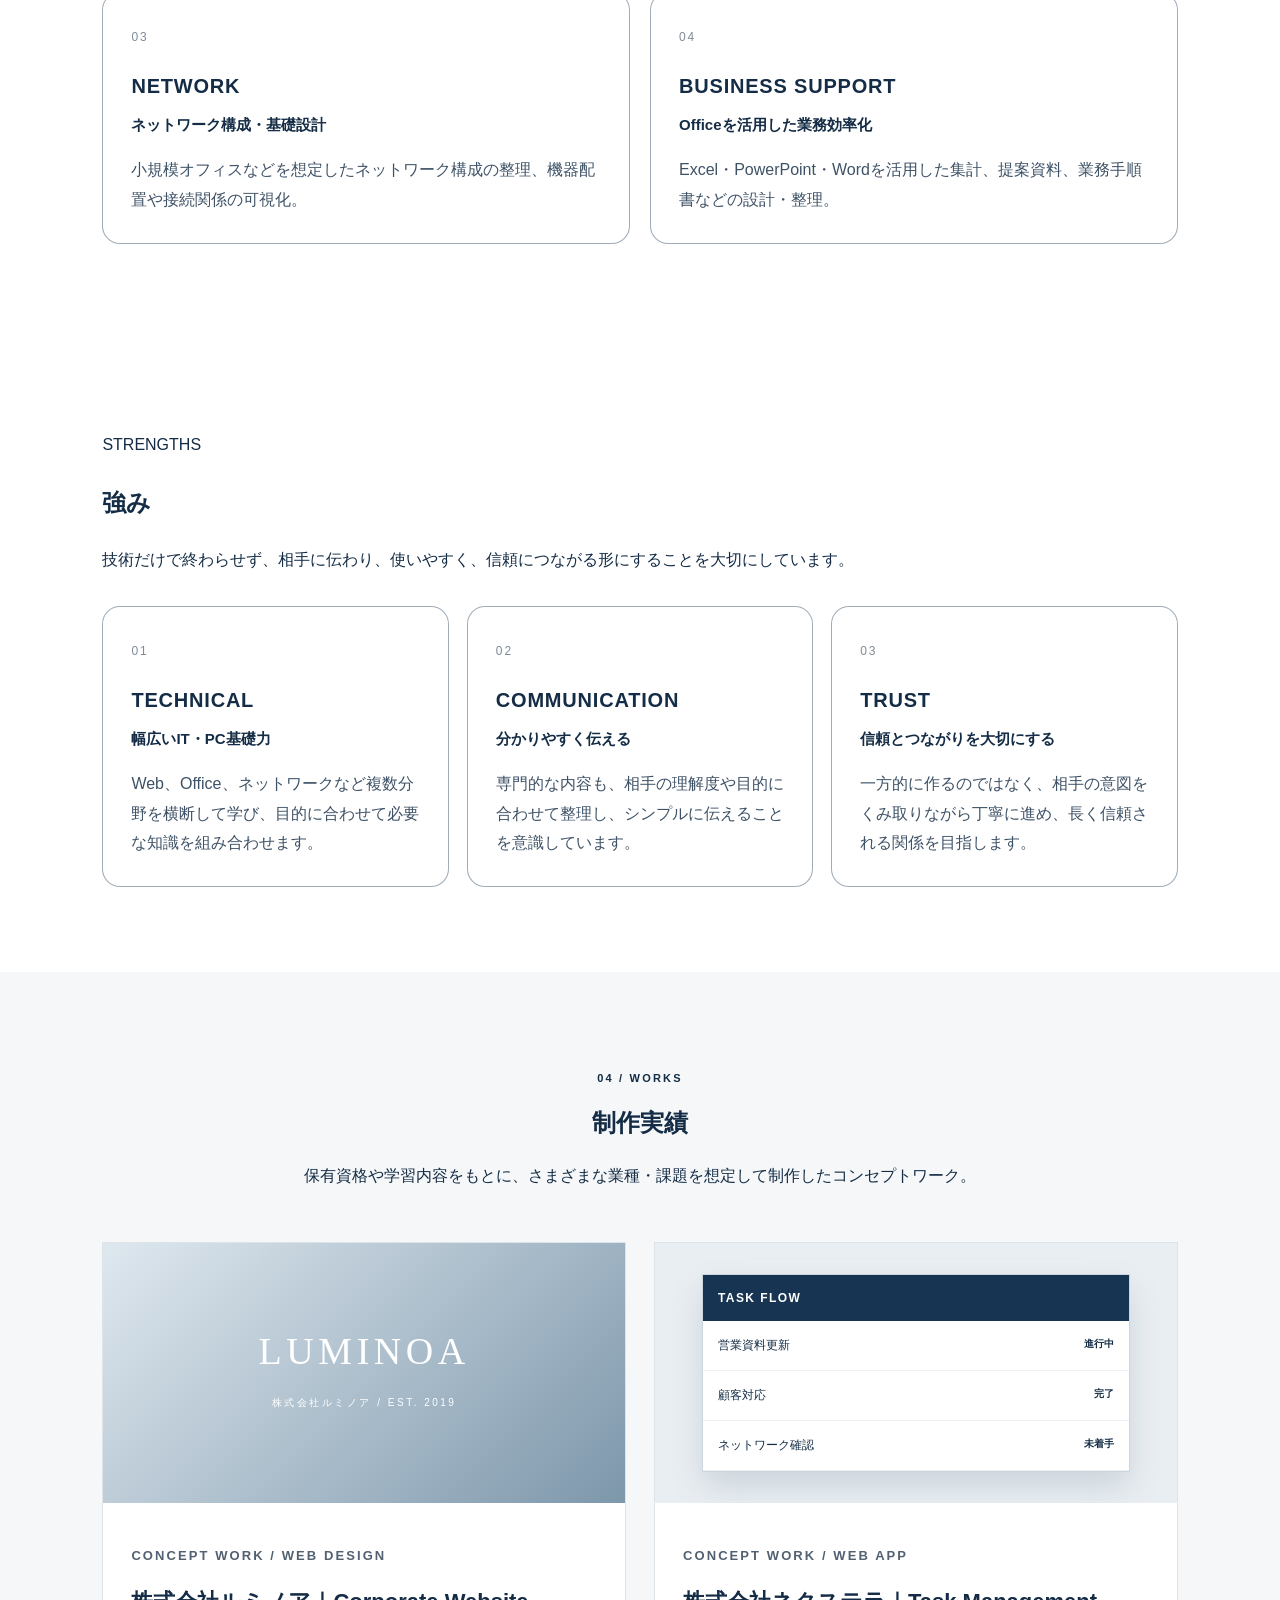
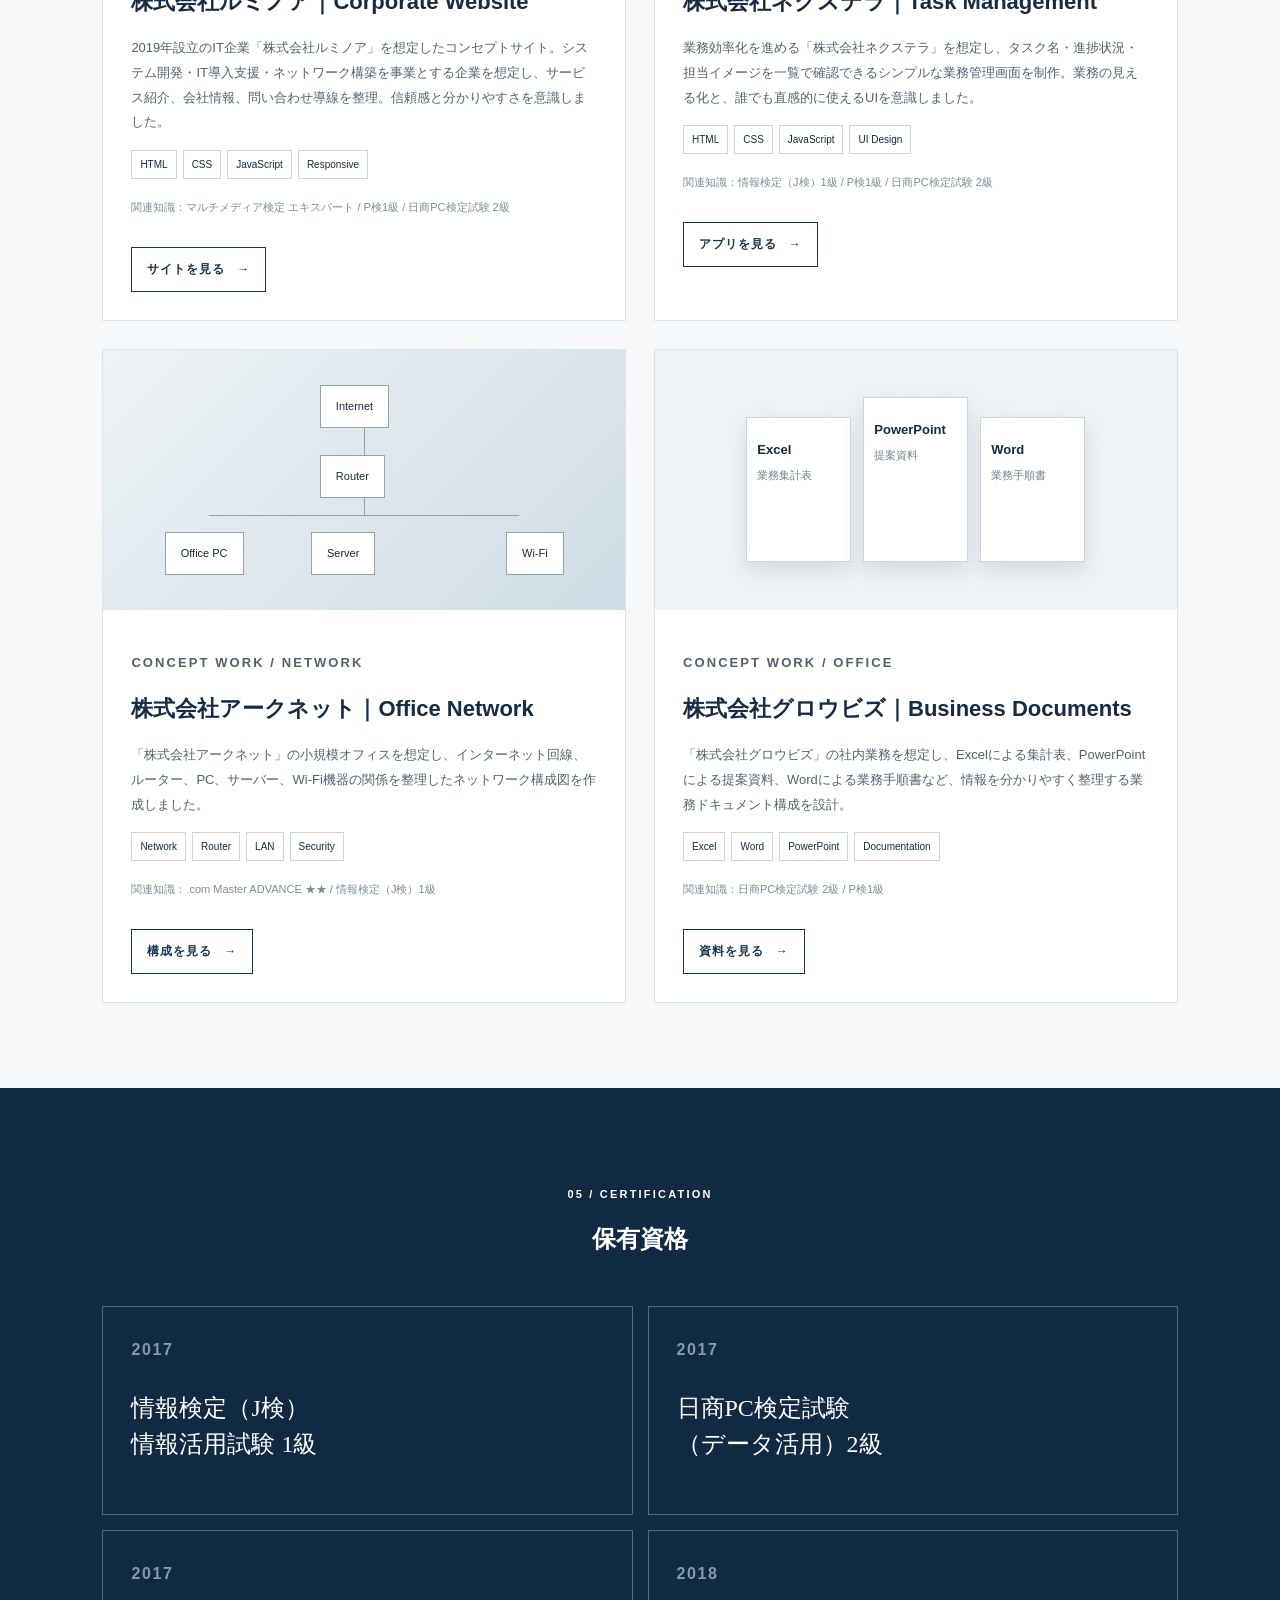
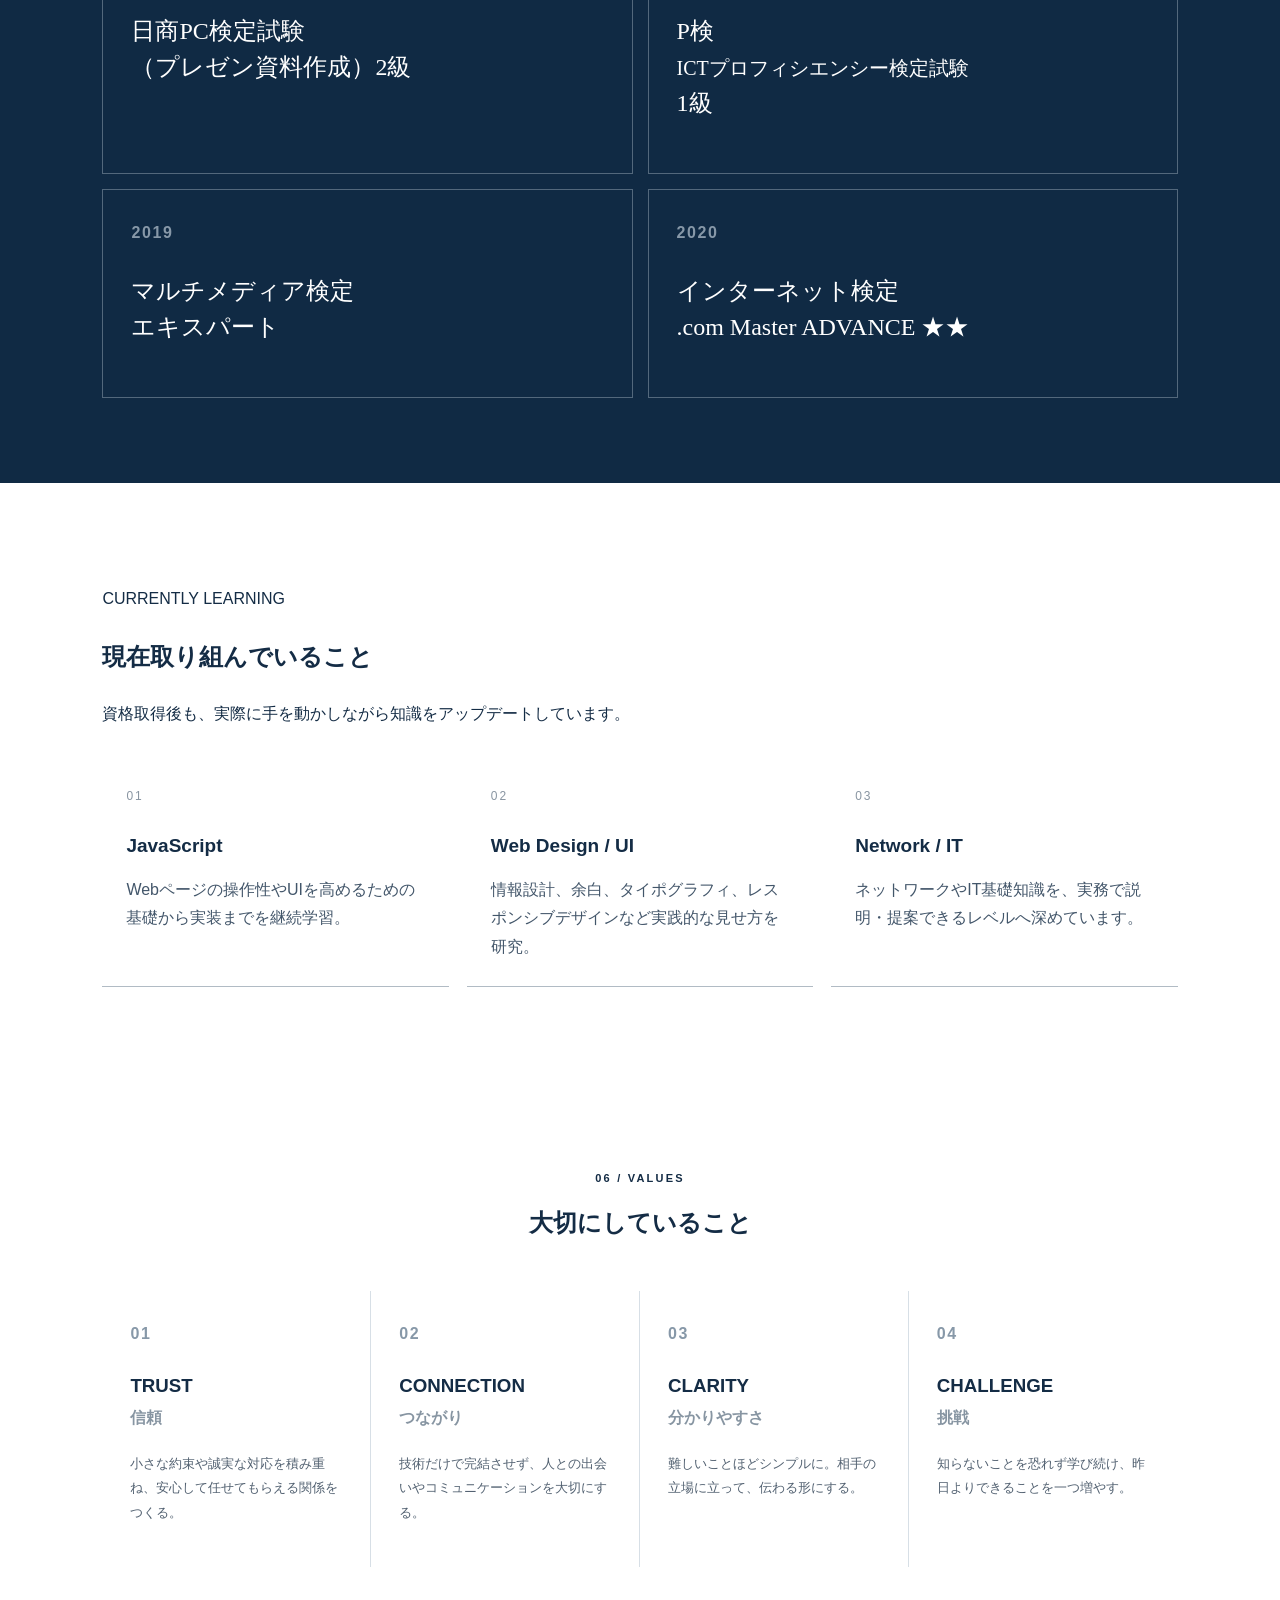
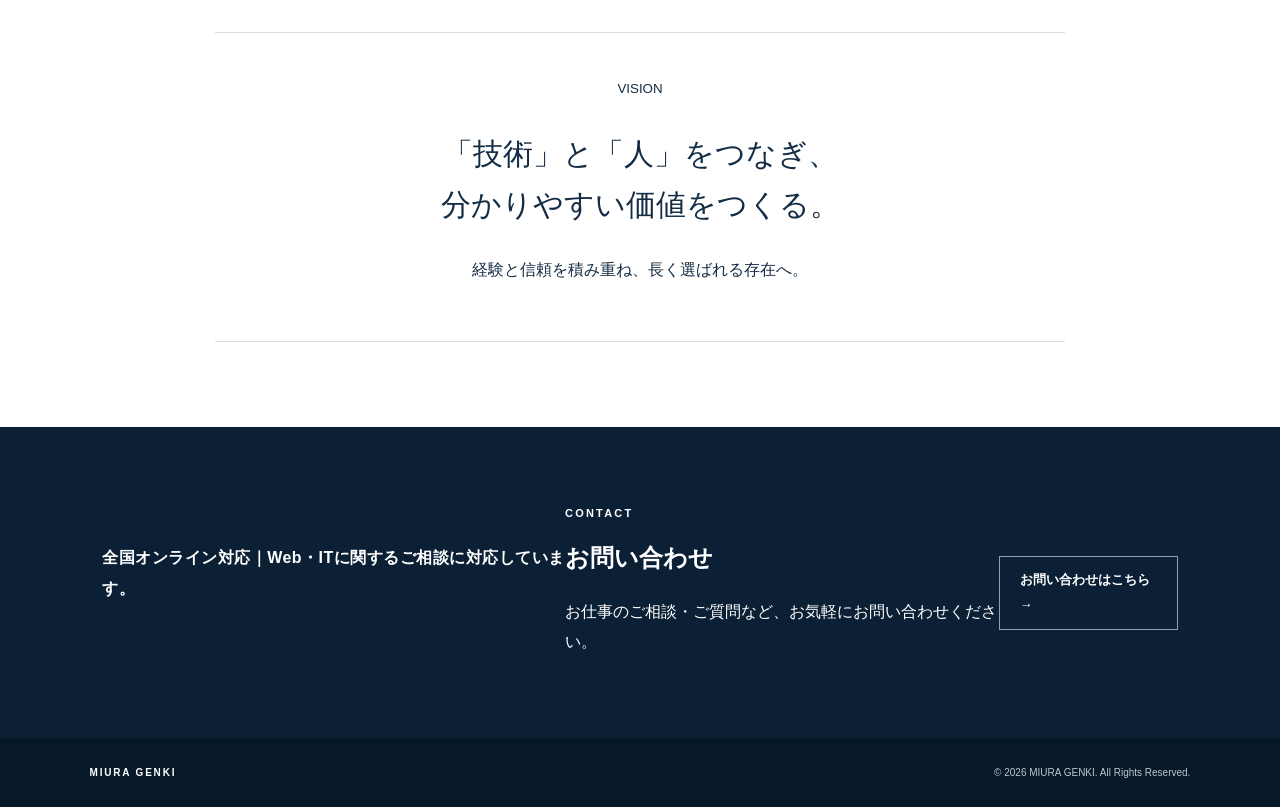
==== commit 42d79eb1: "Add files via upload" ====
--- a/index.html
+++ b/index.html
@@ -1,7 +1,7 @@
 <!doctype html>
 <html lang="ja">
 <head>
-<meta charset="utf-8"><meta name="viewport" content="width=device-width,initial-scale=1">
+<meta charset="utf-8"><meta name="viewport" content="width=device-width,initial-scale=1,viewport-fit=cover">
 <meta name="description" content="三浦元暉のプロフィール、経歴、スキル、資格、制作実績を紹介するポートフォリオサイト。">
 <title>三浦元暉 | IT Portfolio</title>
 <link rel="stylesheet" href="style.css">
@@ -24,13 +24,13 @@
 
 <main id="top">
 <section class="hero">
-<div><p class="label">MIURA GENKI / PORTFOLIO</p><h1>ITで、<br>もっとシンプルに。</h1>
+<div><p class="label">MIURA GENKI / PORTFOLIO</p><h1>ITで、<br class="mobile-title-break">もっとシンプルに。</h1>
 <p>技術を学び、経験を積み、人とのつながりを価値に変えていく。<br>三浦元暉のプロフィールと成長を記録するポートフォリオ。</p>
 <a class="btn" href="#works">制作実績を見る →</a></div>
 <i>Create<br>Simple Value.</i>
 </section>
 
-<p class="online-badge">全国オンライン対応</p>
+<p class="online-badge mobile-hide-online">全国オンライン対応</p>
 <section id="about" class="section cols">
 <div class="title"><span>01</span><p>ABOUT</p><h2>プロフィール</h2></div>
 <div><h3 class="name">三浦 元暉</h3><small>MIURA GENKI</small>
--- a/style.css
+++ b/style.css
@@ -212,3 +212,129 @@
 }
 .work-link span{transition:transform .25s ease}
 .work-link:hover span{transform:translateX(4px)}
+
+
+/* =========================================================
+   v21 MOBILE POLISH
+   Public-site mobile refinement. Desktop styles untouched.
+   ========================================================= */
+@media (max-width: 720px) {
+  html, body { overflow-x: hidden; }
+
+  /* Hero: keep the Japanese headline visually intentional */
+  .hero {
+    min-height: auto !important;
+  }
+  .hero h1 {
+    font-size: clamp(3.25rem, 15vw, 5.15rem) !important;
+    line-height: 1.14 !important;
+    letter-spacing: -0.055em !important;
+    max-width: 100% !important;
+    text-wrap: balance;
+  }
+  .hero p {
+    line-height: 1.9 !important;
+  }
+
+  /* Give CTA and English signature their own breathing room */
+  .hero .hero-actions,
+  .hero .hero-cta,
+  .hero .cta {
+    margin-top: 1.8rem !important;
+  }
+  .hero .hero-copy,
+  .hero .hero-text {
+    min-width: 0;
+  }
+
+  /* Online badge should read as an intentional feature, not stray text */
+  .online,
+  .online-badge,
+  .online-support,
+  .hero-online,
+  .availability {
+    width: fit-content !important;
+    max-width: calc(100% - 32px) !important;
+    margin: 18px auto 0 !important;
+    padding: 9px 13px !important;
+    border: 1px solid rgba(16,43,68,.18) !important;
+    border-radius: 999px !important;
+    background: rgba(255,255,255,.82) !important;
+    color: #102b44 !important;
+    opacity: 1 !important;
+    font-size: .68rem !important;
+    line-height: 1.2 !important;
+    letter-spacing: .08em !important;
+    position: relative !important;
+    inset: auto !important;
+  }
+
+  /* Safer card / grid behavior across narrow phones */
+  .grid,
+  .works-grid,
+  .service-grid,
+  .strength-grid,
+  .cert-grid {
+    grid-template-columns: 1fr !important;
+  }
+  img, svg { max-width: 100%; }
+}
+
+@media (max-width: 390px) {
+  .hero h1 {
+    font-size: clamp(3rem, 14vw, 4.45rem) !important;
+  }
+}
+
+
+/* =========================================================
+   v22 — MOBILE FIRST VIEW FINAL POLISH
+   ========================================================= */
+.mobile-title-break { display: none; }
+
+@media (max-width: 720px) {
+  /* Make the first view feel intentional and editorial */
+  .mobile-title-break { display: block; }
+
+  .hero h1 {
+    font-size: clamp(3.05rem, 13.2vw, 4.55rem) !important;
+    line-height: 1.08 !important;
+    letter-spacing: -0.055em !important;
+    max-width: 100% !important;
+    text-wrap: initial !important;
+  }
+
+  /* Give the intro copy a slightly calmer rhythm */
+  .hero p {
+    font-size: clamp(.96rem, 4.1vw, 1.08rem) !important;
+    line-height: 1.9 !important;
+    max-width: 36em !important;
+  }
+
+  /* Keep CTA visually dominant; signature becomes supporting decoration */
+  .hero .hero-actions,
+  .hero .hero-cta,
+  .hero .cta {
+    margin-top: 1.75rem !important;
+  }
+
+  .hero em,
+  .hero .signature,
+  .hero .hero-signature,
+  .hero .english-copy {
+    font-size: clamp(1.75rem, 8vw, 2.55rem) !important;
+    line-height: 1.02 !important;
+    opacity: .88 !important;
+  }
+
+  /* The same information remains in CONTACT; remove the stray mobile row */
+  .mobile-hide-online {
+    display: none !important;
+  }
+}
+
+@media (max-width: 390px) {
+  .hero h1 {
+    font-size: clamp(2.85rem, 12.6vw, 4rem) !important;
+  }
+}
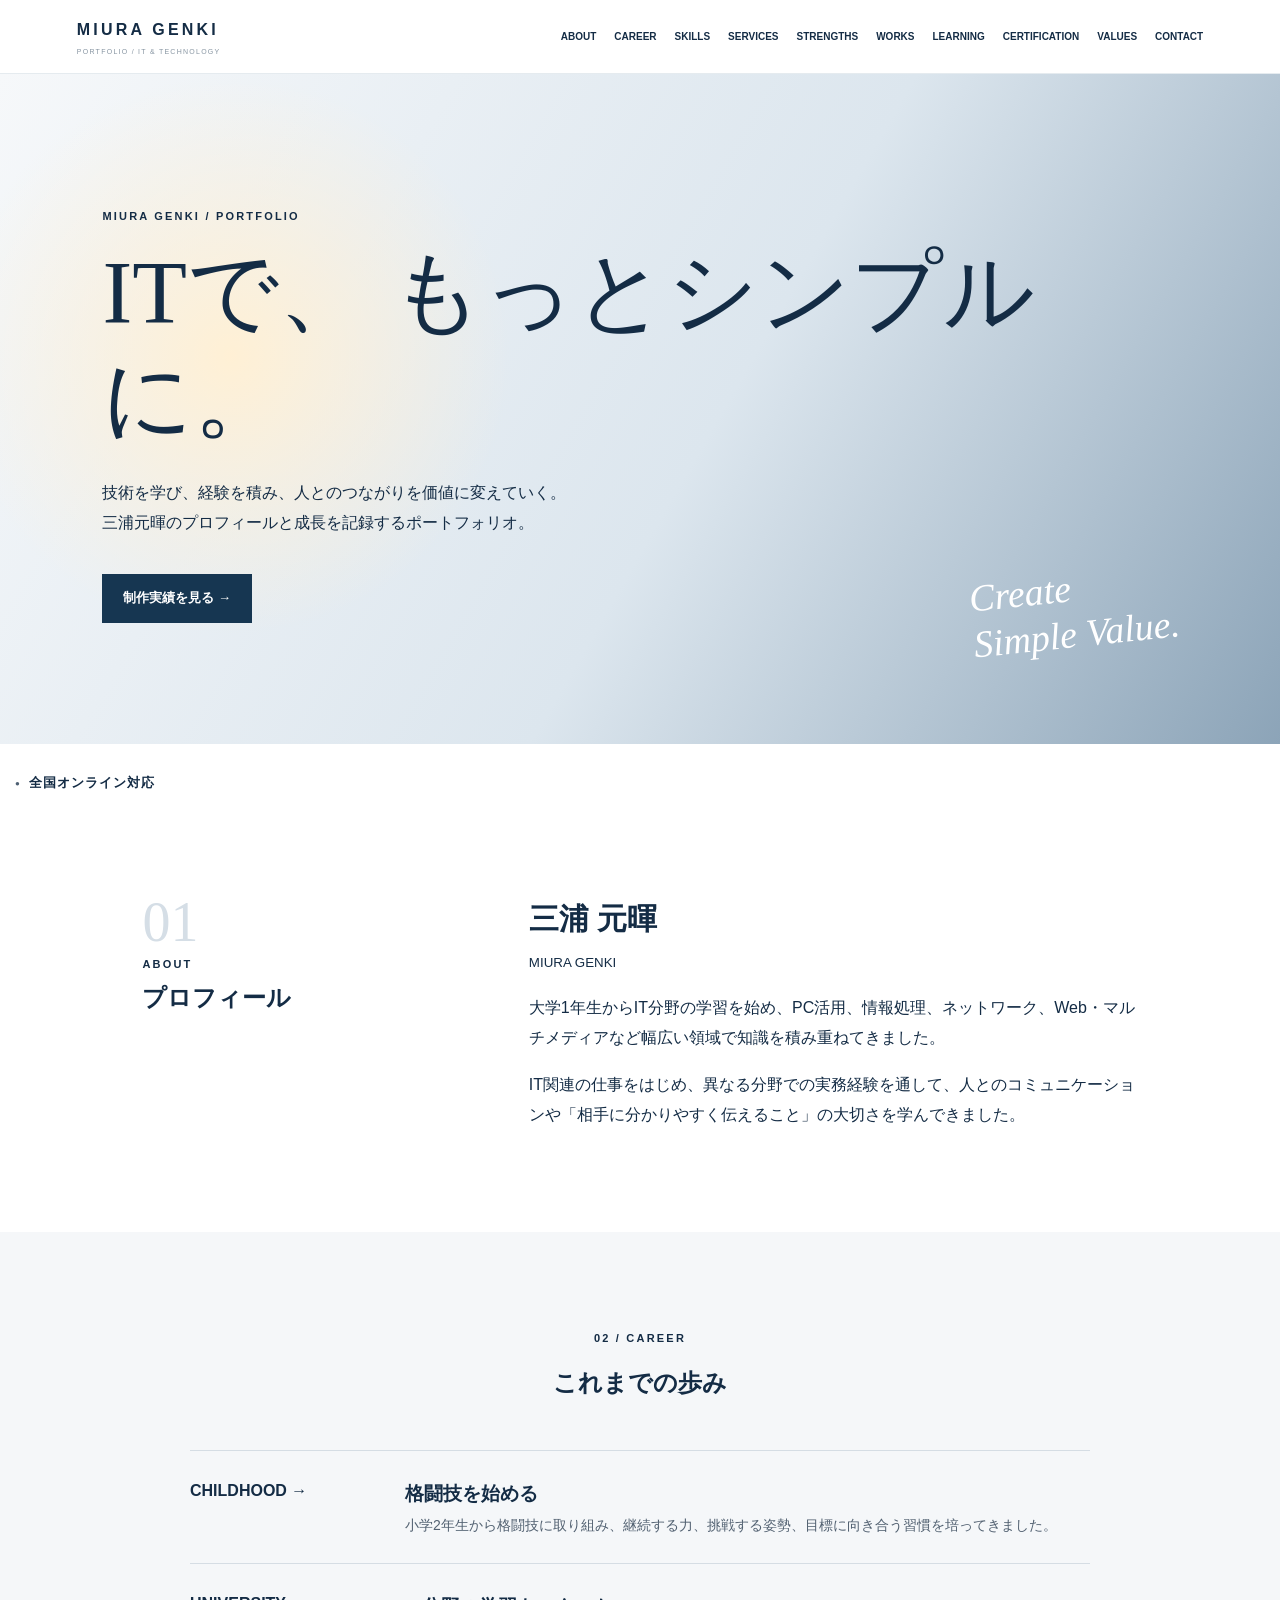
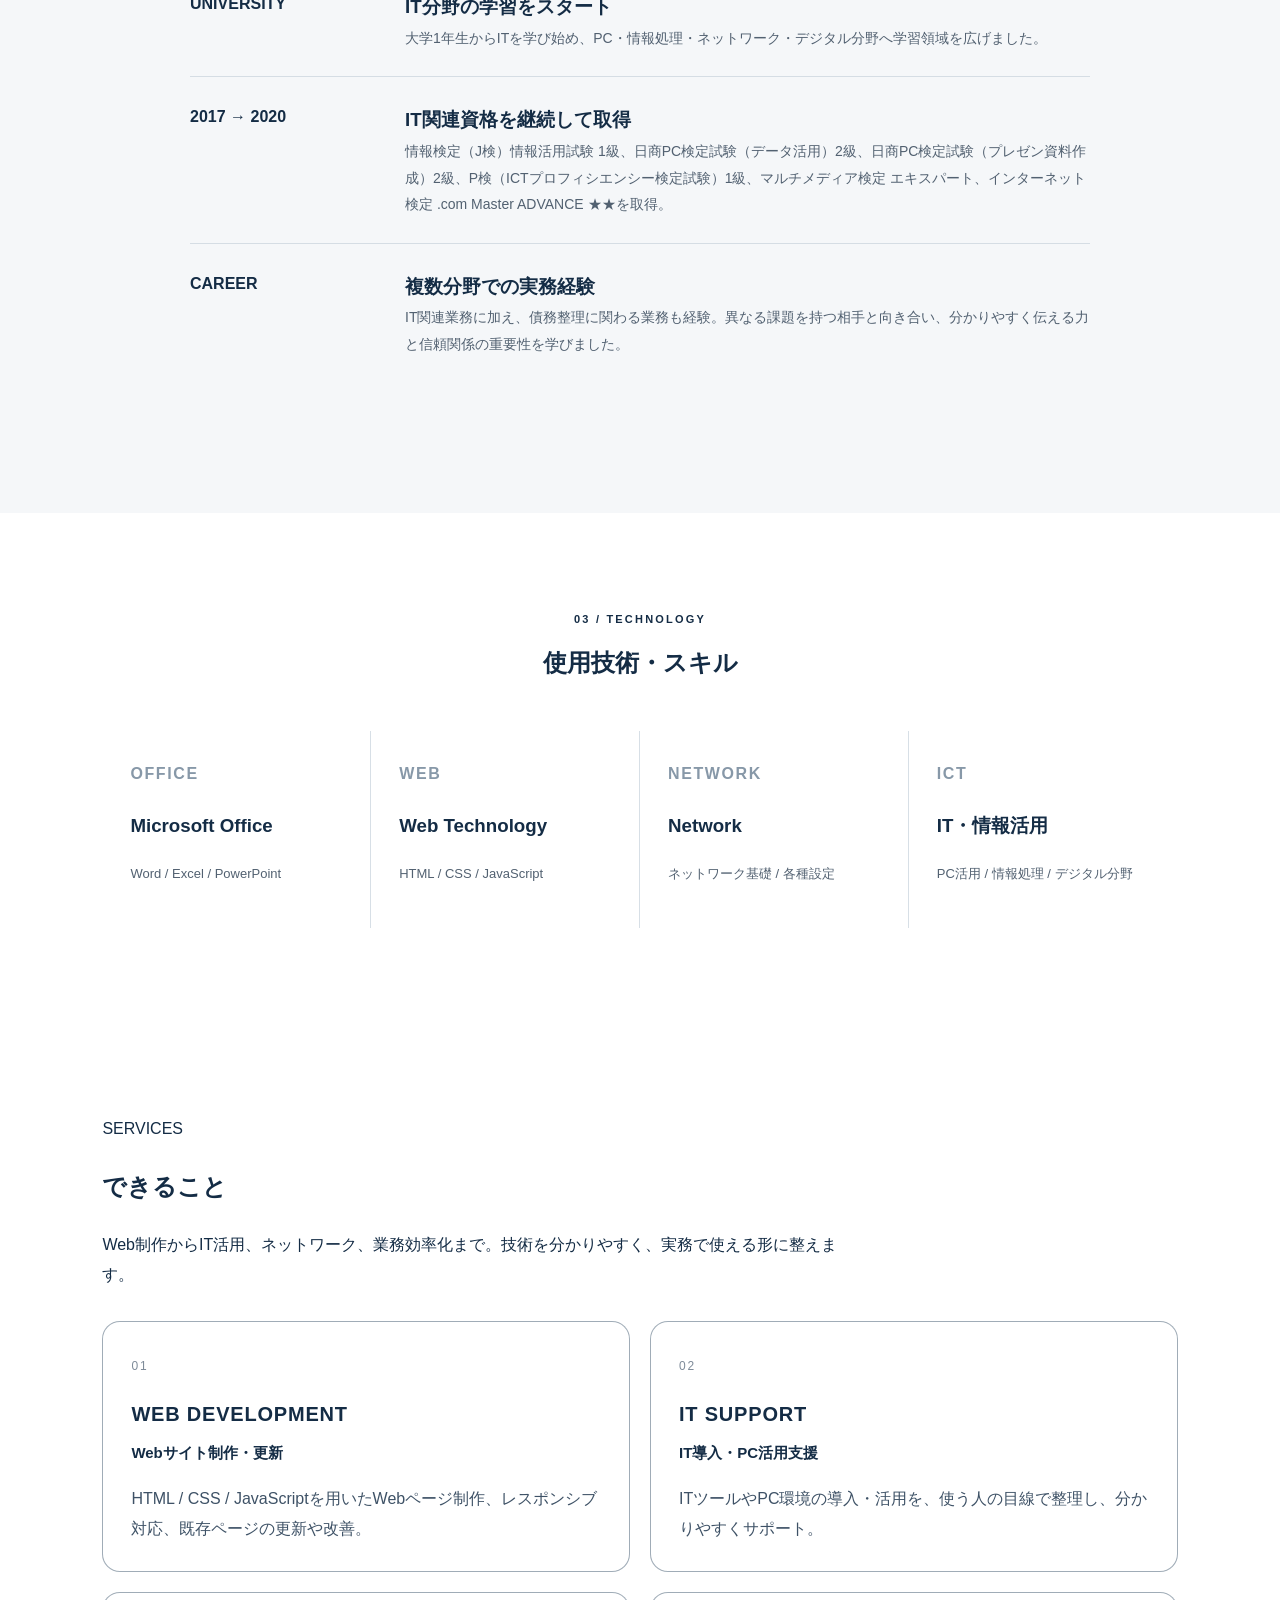
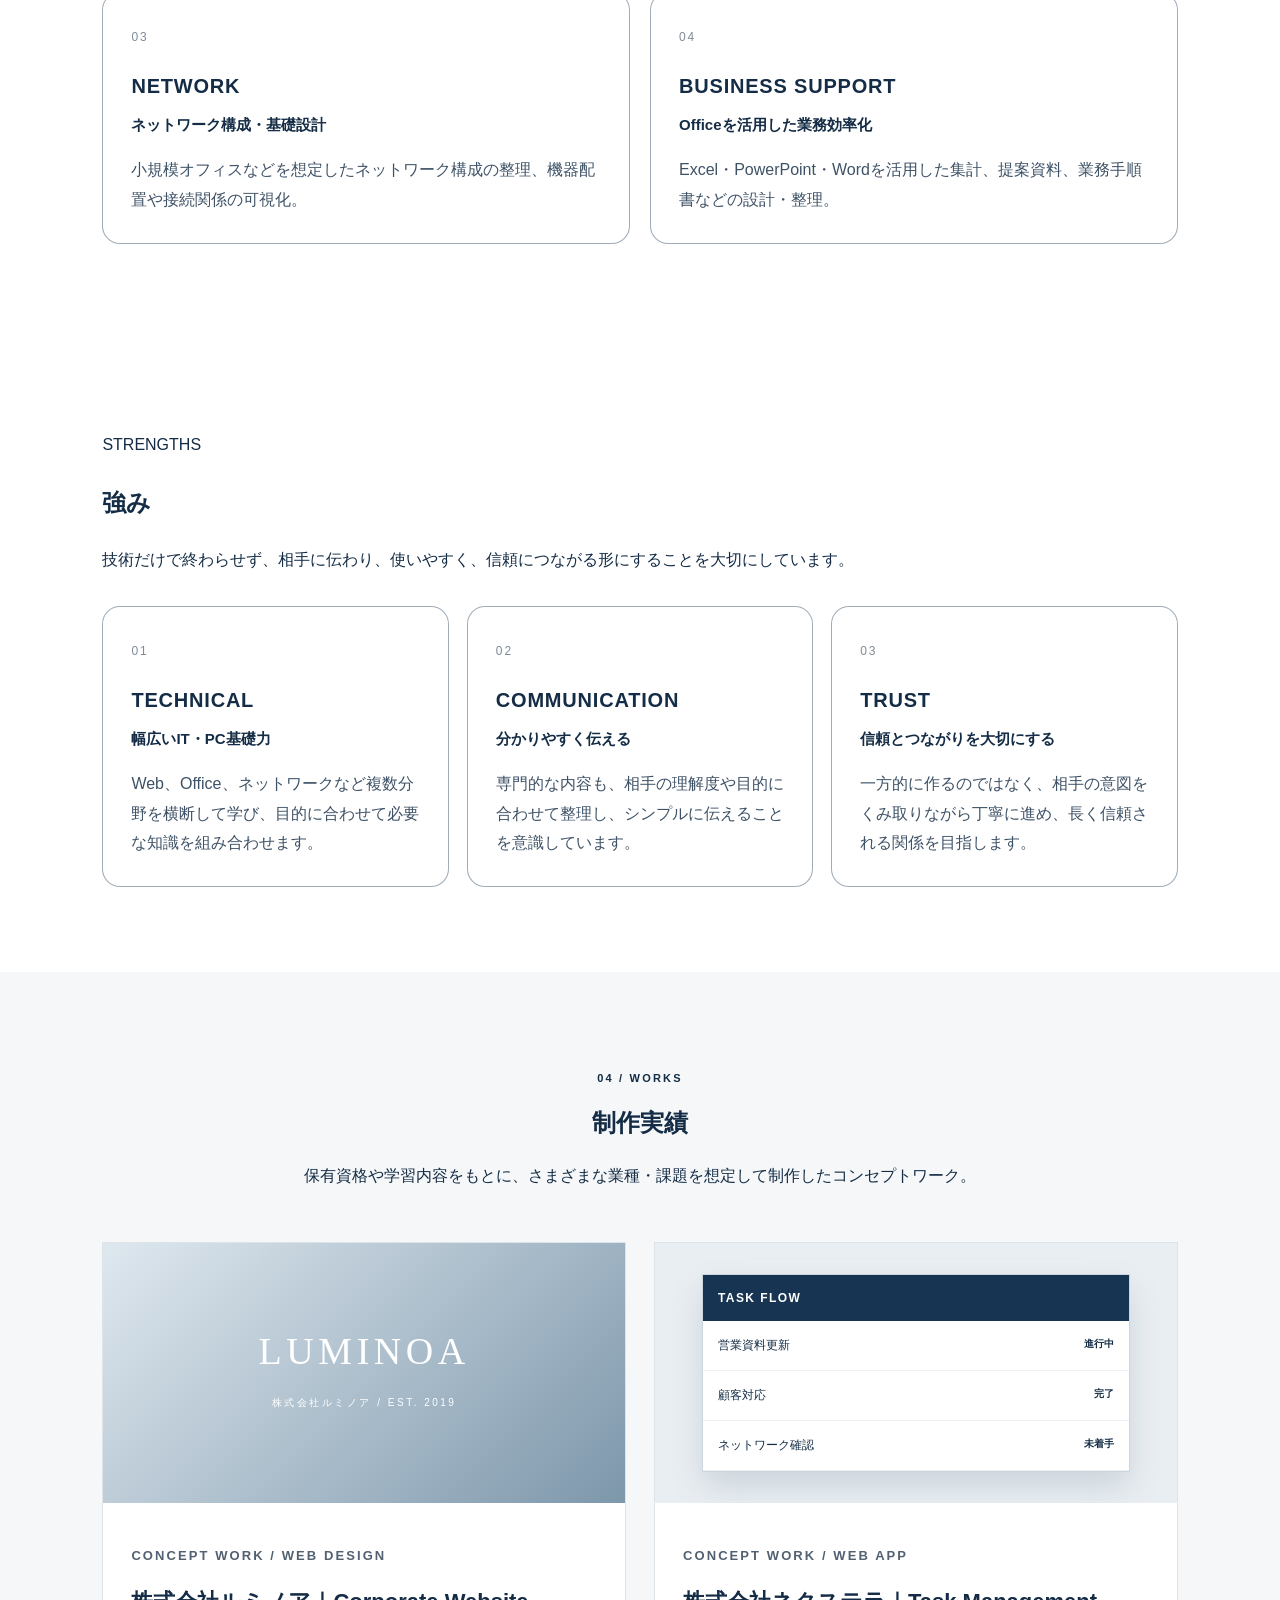
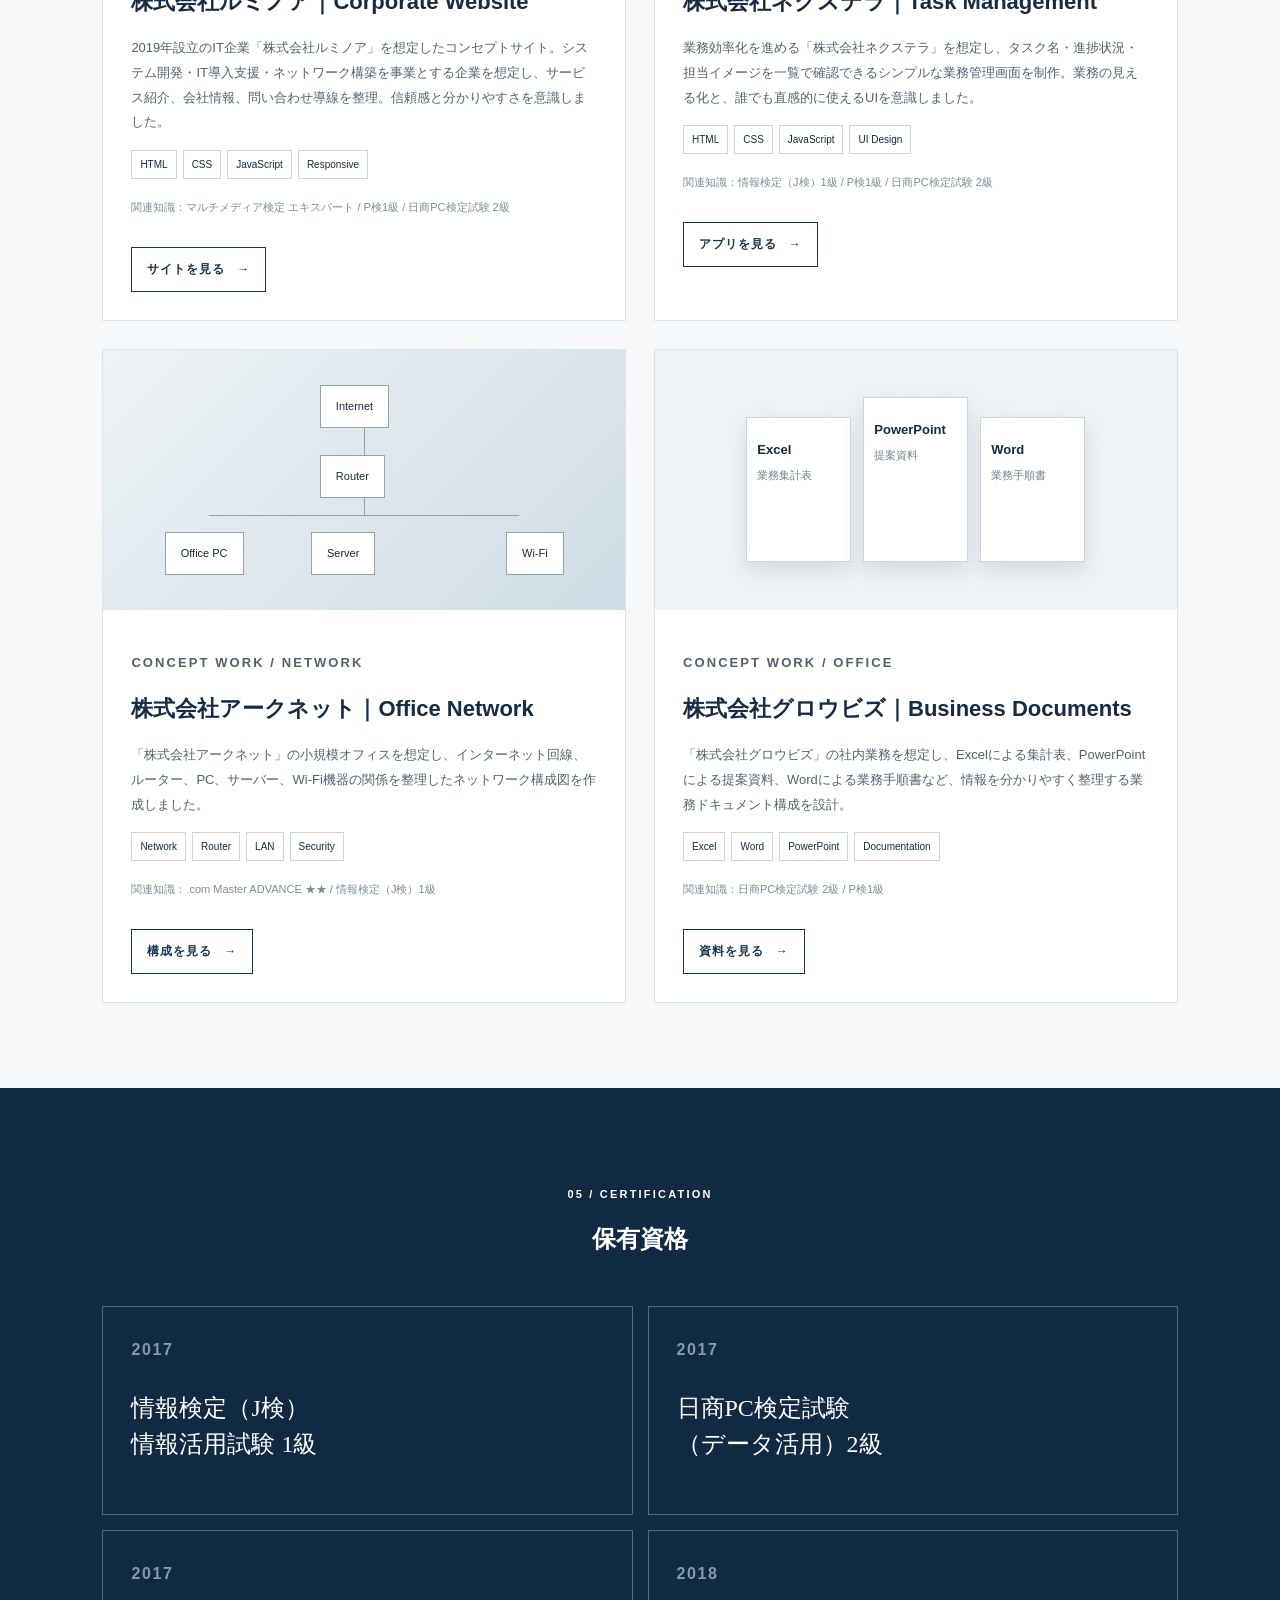
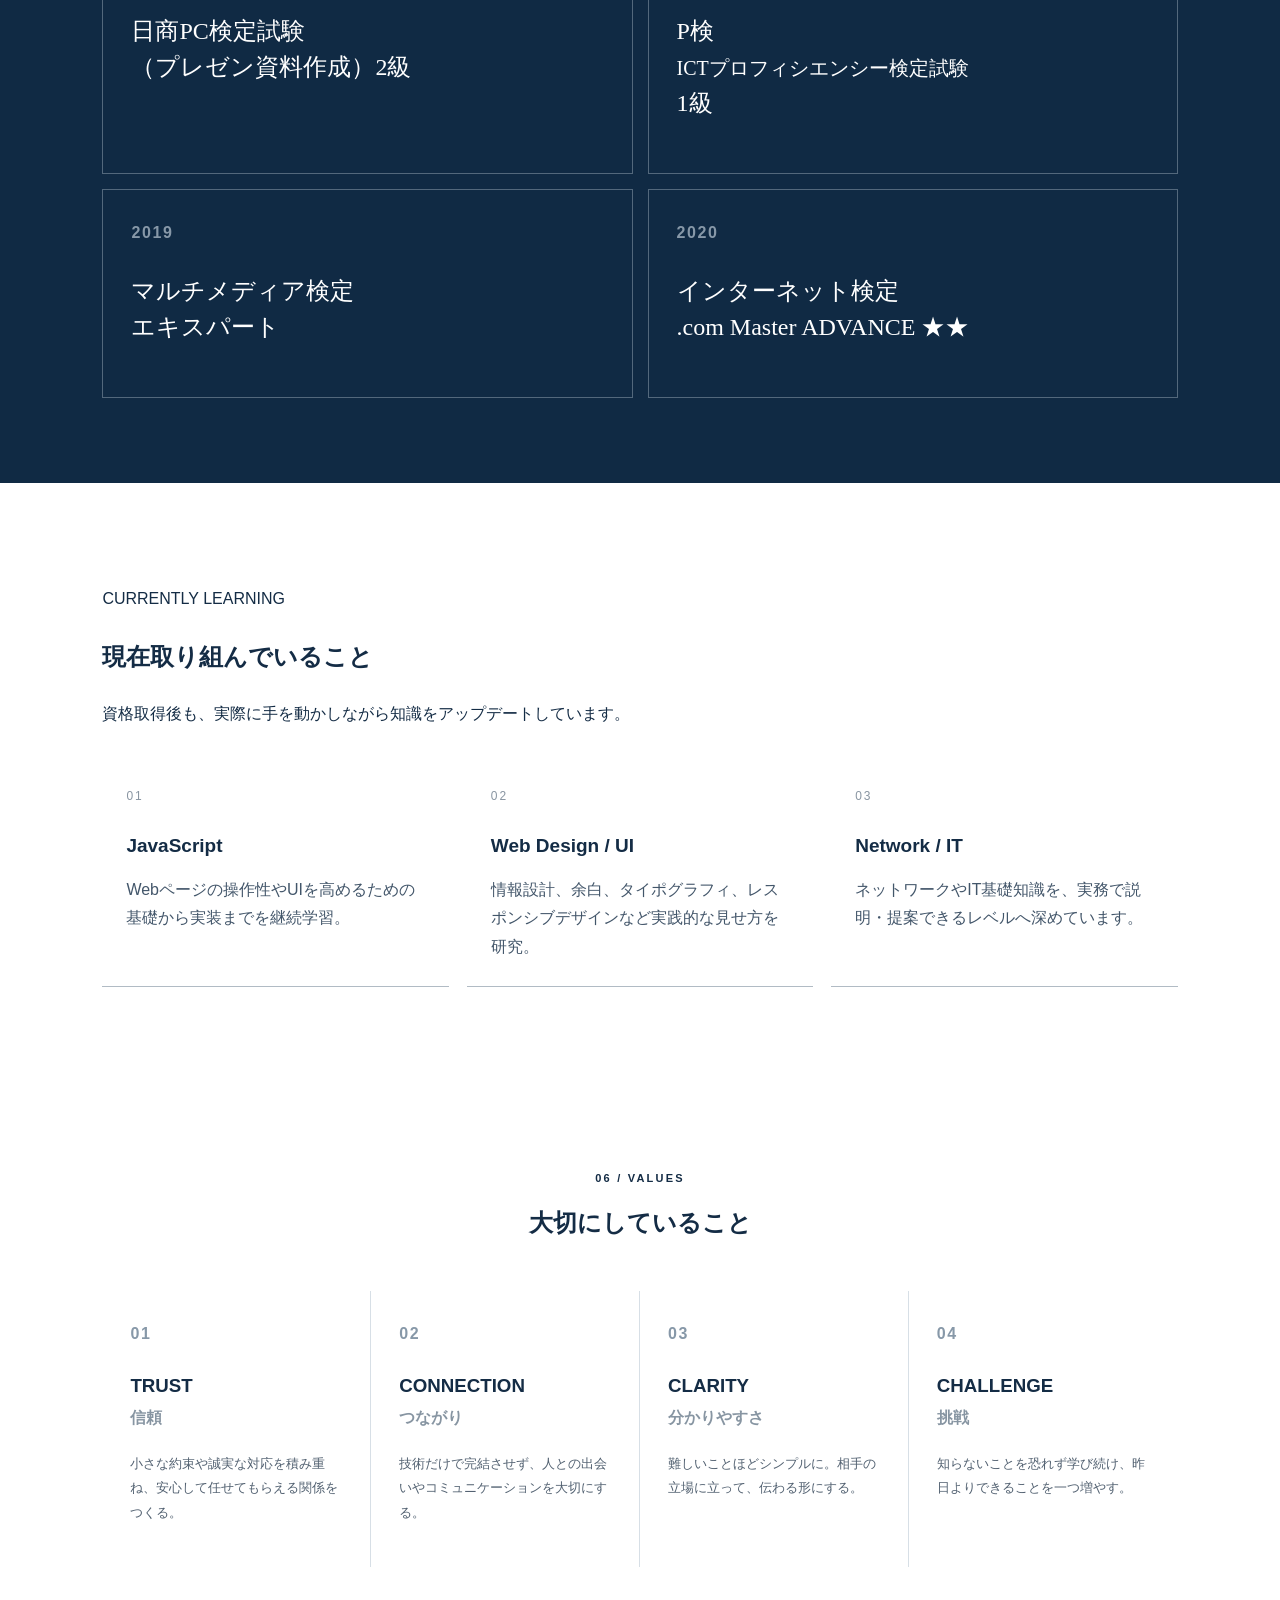
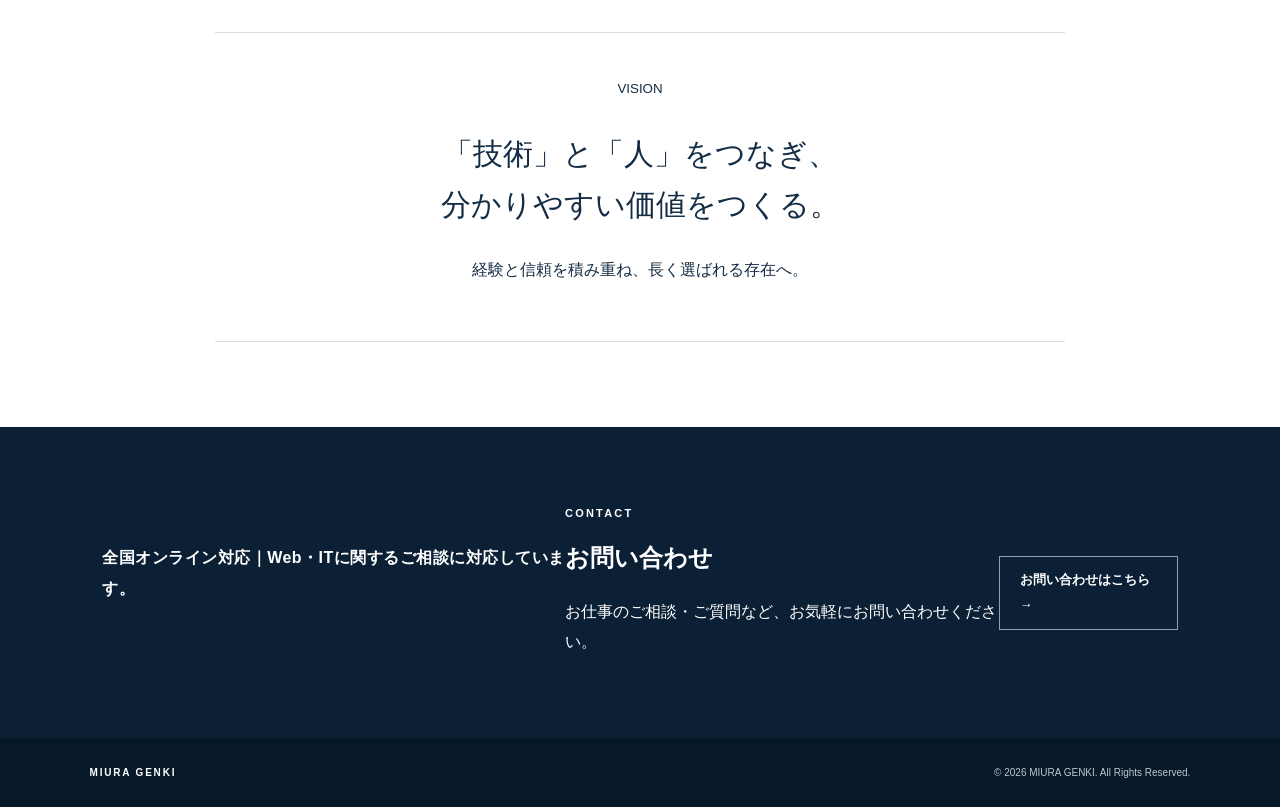
==== commit 250da4b2: "Add files via upload" ====
--- a/index.html
+++ b/index.html
@@ -24,7 +24,10 @@
 
 <main id="top">
 <section class="hero">
-<div><p class="label">MIURA GENKI / PORTFOLIO</p><h1>ITで、<br class="mobile-title-break">もっとシンプルに。</h1>
+<div><p class="label">MIURA GENKI / PORTFOLIO</p><h1>
+<span class="hero-line hero-line-1">ITで、</span>
+<span class="hero-line hero-line-2">もっとシンプルに。</span>
+</h1>
 <p>技術を学び、経験を積み、人とのつながりを価値に変えていく。<br>三浦元暉のプロフィールと成長を記録するポートフォリオ。</p>
 <a class="btn" href="#works">制作実績を見る →</a></div>
 <i>Create<br>Simple Value.</i>
--- a/style.css
+++ b/style.css
@@ -338,3 +338,62 @@
     font-size: clamp(2.85rem, 12.6vw, 4rem) !important;
   }
 }
+
+
+/* =========================================================
+   v23 FINAL — lock mobile hero headline to two lines
+   ========================================================= */
+@media (max-width: 720px) {
+  .hero h1 {
+    font-size: clamp(2.55rem, 10.6vw, 3.75rem) !important;
+    line-height: 1.12 !important;
+    letter-spacing: -0.065em !important;
+    max-width: none !important;
+    width: 100% !important;
+    white-space: nowrap !important;
+  }
+
+  .hero h1 .mobile-title-break {
+    display: block !important;
+  }
+}
+
+@media (max-width: 390px) {
+  .hero h1 {
+    font-size: clamp(2.35rem, 10.2vw, 3.35rem) !important;
+  }
+}
+
+
+/* =========================================================
+   v24 FINAL FIX — explicit two-line mobile hero title
+   ========================================================= */
+.hero-line { display: inline; }
+
+@media (max-width: 720px) {
+  .hero h1 {
+    font-size: clamp(2.2rem, 9.2vw, 3.25rem) !important;
+    line-height: 1.1 !important;
+    letter-spacing: -0.06em !important;
+    width: 100% !important;
+    max-width: 100% !important;
+    white-space: normal !important;
+  }
+
+  .hero h1 .hero-line {
+    display: block !important;
+    white-space: nowrap !important;
+    width: 100%;
+  }
+
+  .hero h1 .hero-line-2 {
+    font-size: .92em;
+    letter-spacing: -0.075em;
+  }
+}
+
+@media (max-width: 390px) {
+  .hero h1 {
+    font-size: clamp(2.05rem, 8.8vw, 2.95rem) !important;
+  }
+}
